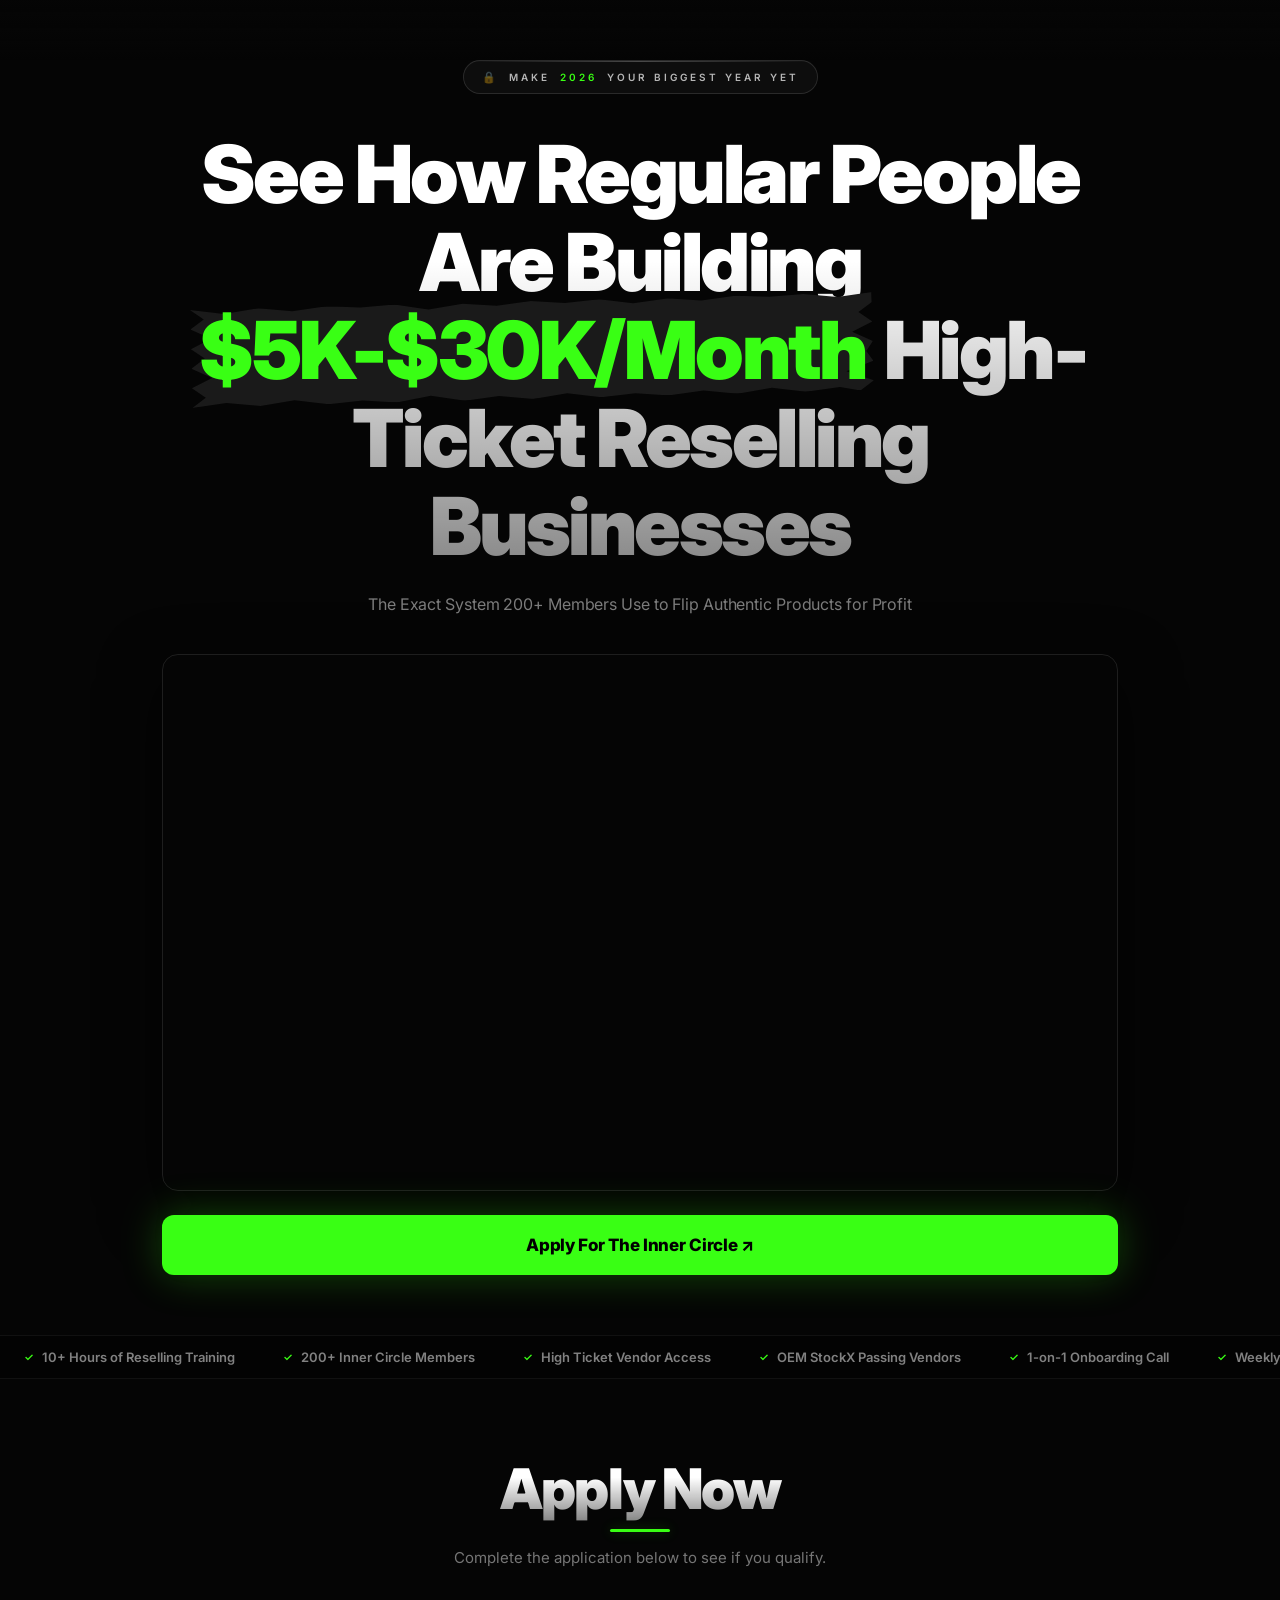
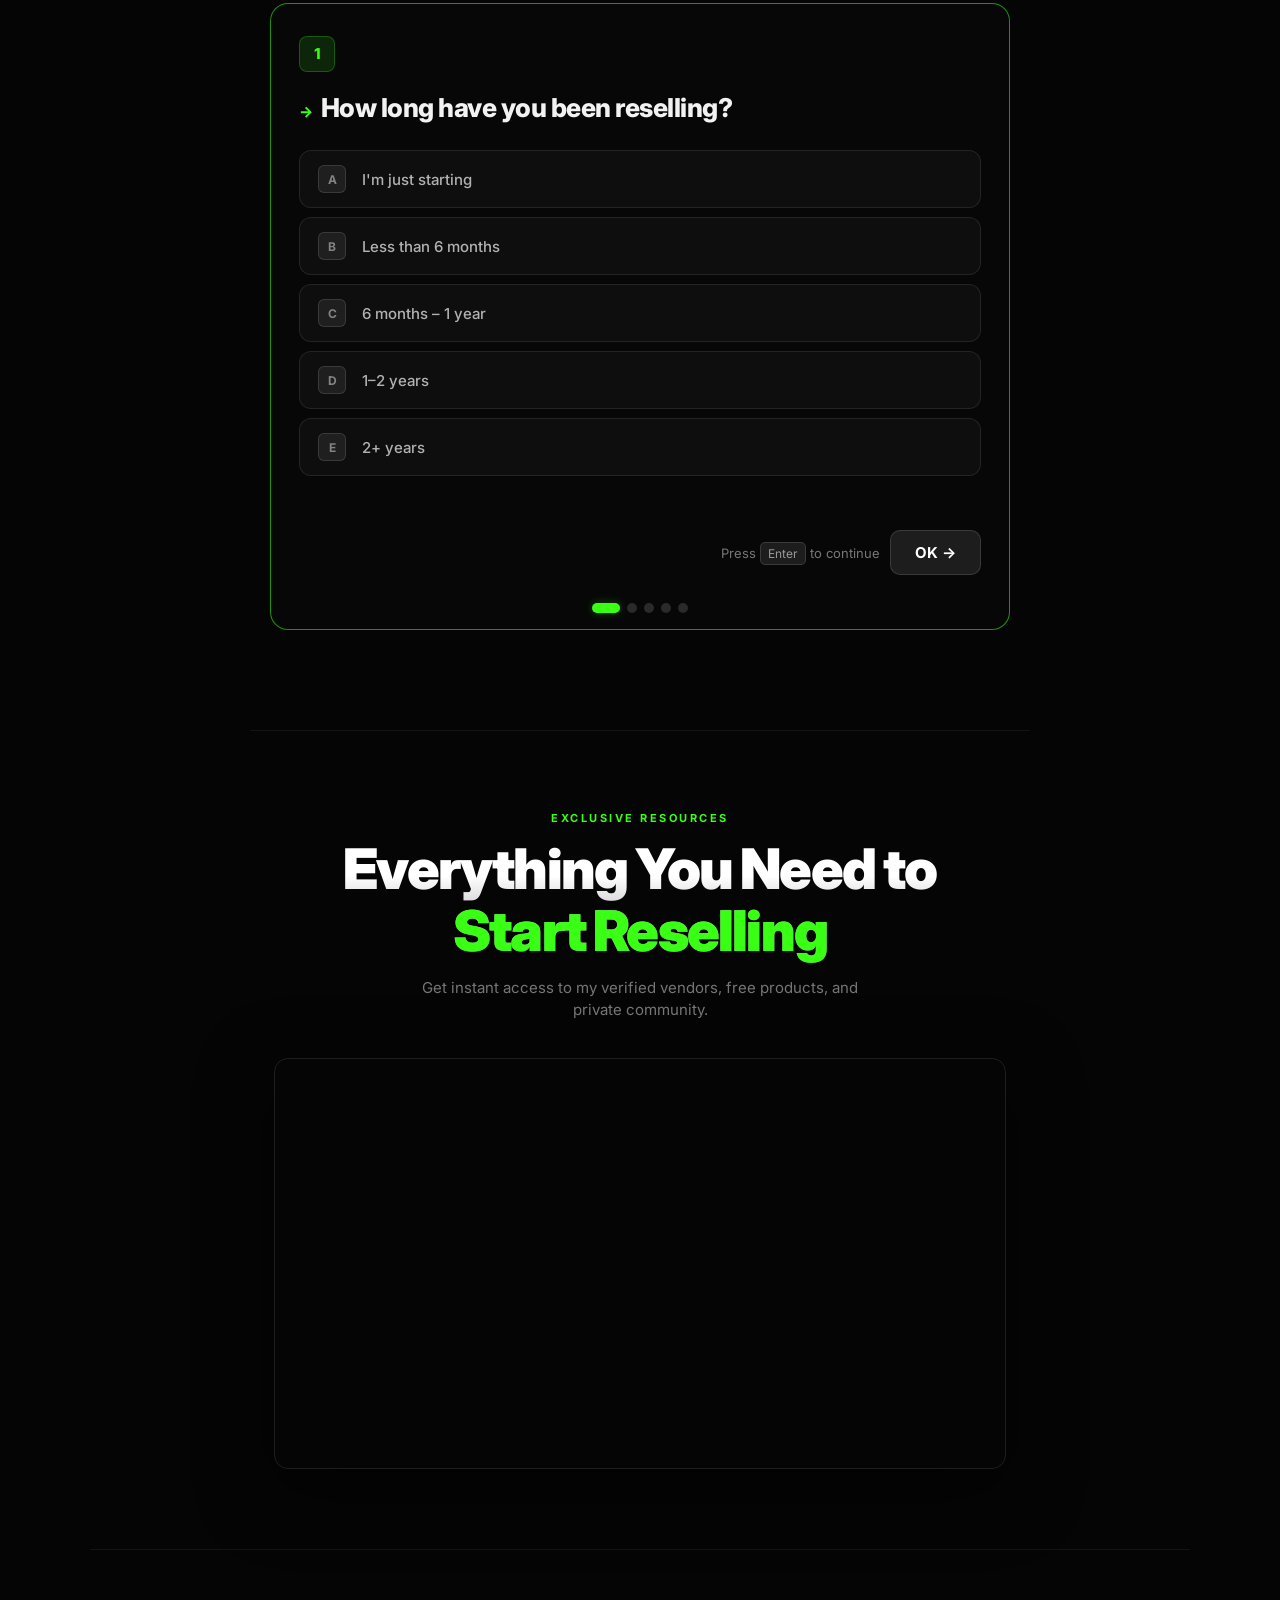
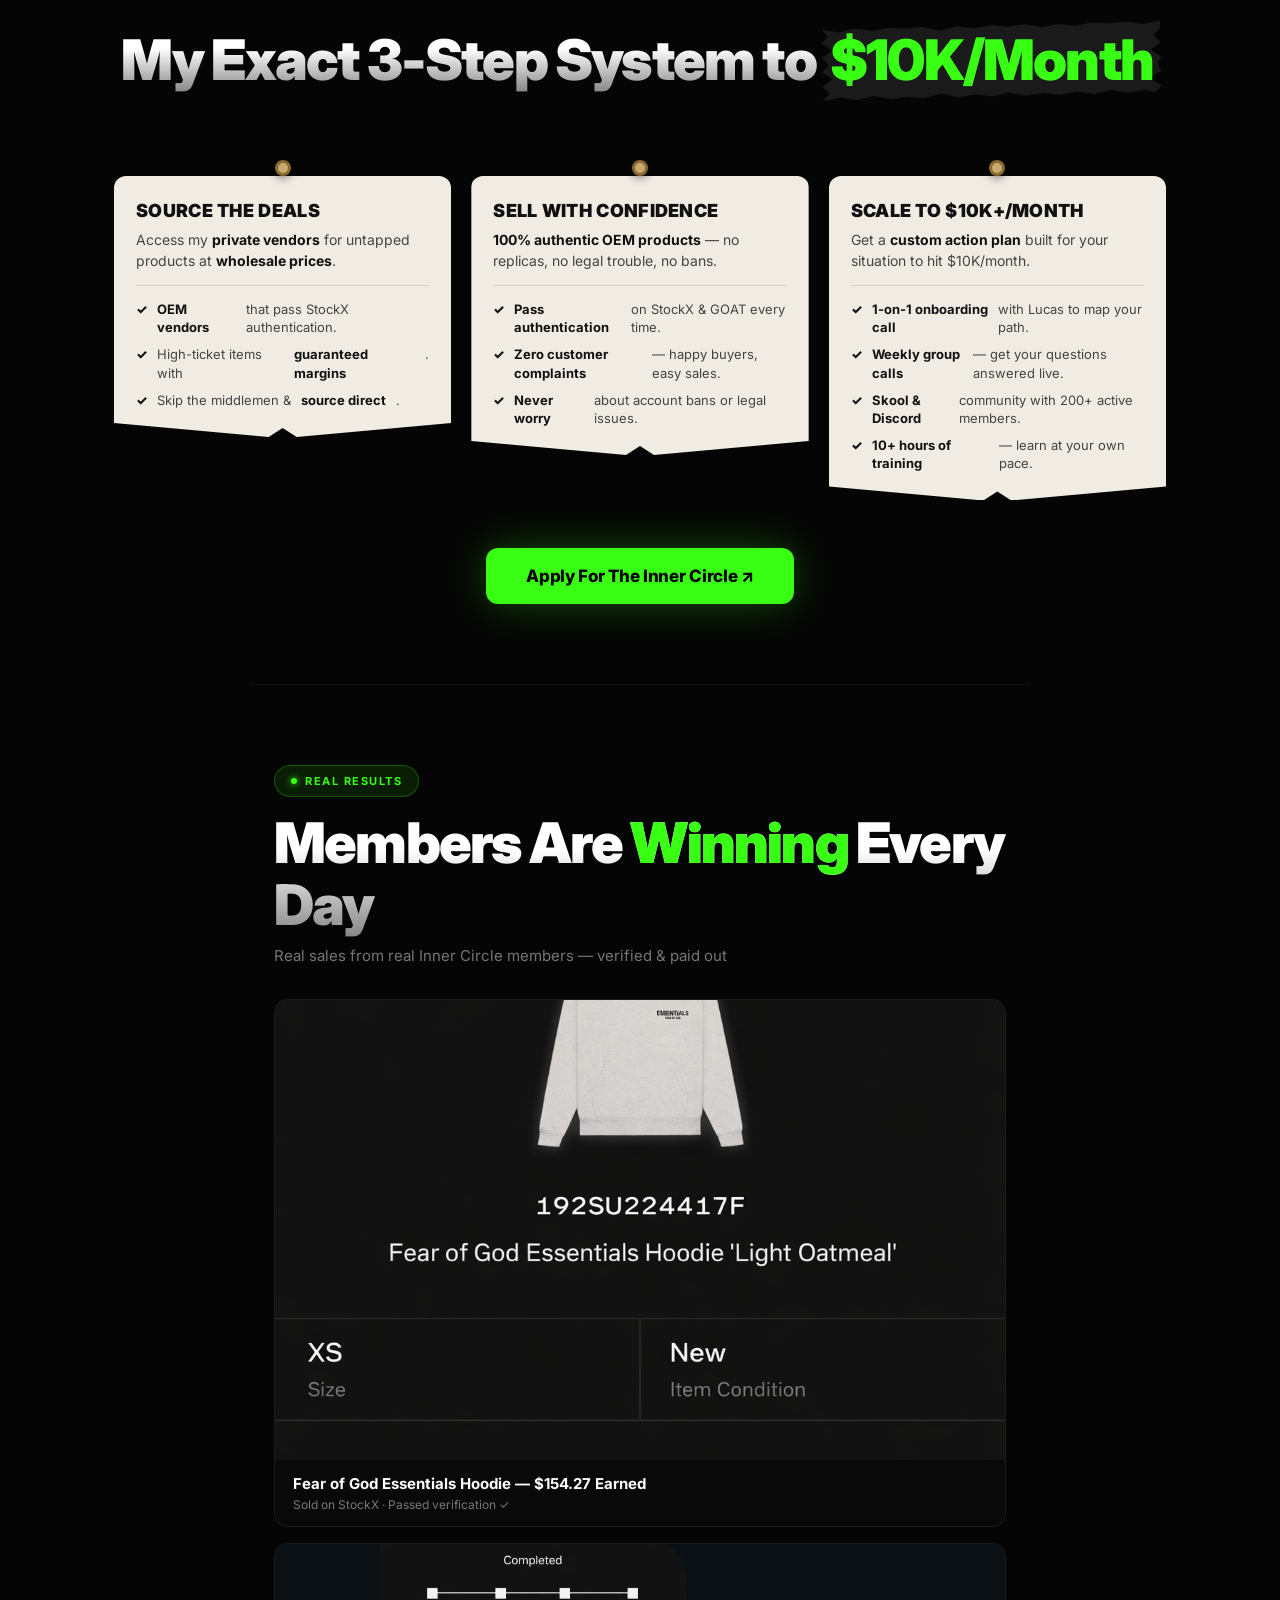
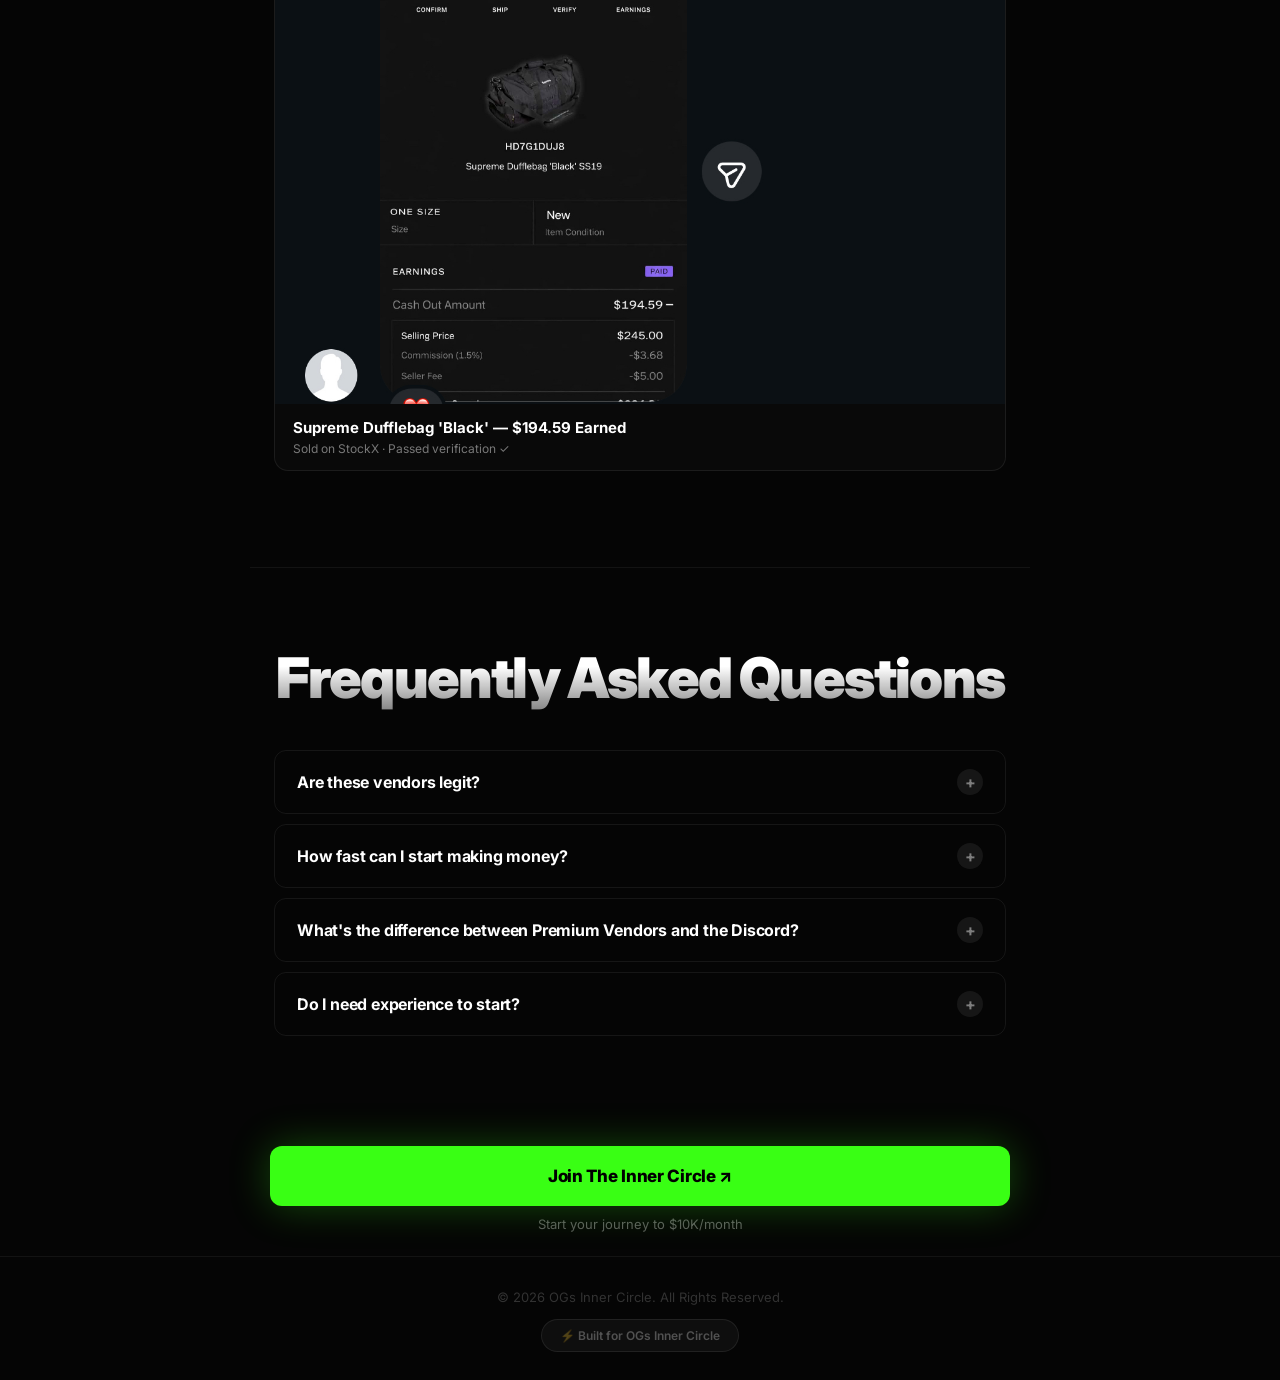
==== index.html @ 15fcf1f8 "Update homepage content" ====
<!DOCTYPE html>
<html lang="en">

<head>
  <meta charset="UTF-8">
  <meta name="viewport" content="width=device-width, initial-scale=1.0">
  <title>OGs Inner Circle – Build a $5K-$30K/Month Reselling Business</title>
  <meta name="description"
    content="Join 200+ members building $5K–$30K/month high-ticket reselling businesses. Access private OEM vendors, 1-on-1 coaching, and the exact system that works.">
  <meta name="theme-color" content="#050505">
  <meta property="og:title" content="OGs Inner Circle – $5K-$30K/Month Reselling System">
  <meta property="og:description"
    content="Join 200+ members building high-ticket reselling businesses with verified OEM vendors that pass StockX authentication every time.">
  <meta property="og:type" content="website">
  <meta name="robots" content="index, follow">
  <link rel="preconnect" href="https://fonts.googleapis.com">
  <link rel="preconnect" href="https://fonts.gstatic.com" crossorigin>
  <link href="https://fonts.googleapis.com/css2?family=Inter:wght@400;500;600;700;800;900&display=swap"
    rel="stylesheet">
  <link rel="stylesheet" href="style.css">

  <!-- JSON-LD: Course / Program structured data -->
  <script type="application/ld+json">
  {
    "@context": "https://schema.org",
    "@type": "Course",
    "name": "OGs Inner Circle – High-Ticket Reselling Mentorship",
    "description": "Learn how to build a $5K–$30K/month reselling business using verified OEM vendors, 1-on-1 coaching, and a proven system used by 200+ active members.",
    "provider": {
      "@type": "Organization",
      "name": "OGs Inner Circle",
      "url": "https://ogresell.shop"
    },
    "offers": {
      "@type": "Offer",
      "category": "Mentorship Program",
      "availability": "https://schema.org/LimitedAvailability"
    }
  }
  </script>

  <!-- JSON-LD: FAQPage structured data (helps Google show FAQ rich results) -->
  <script type="application/ld+json">
  {
    "@context": "https://schema.org",
    "@type": "FAQPage",
    "mainEntity": [
      {
        "@type": "Question",
        "name": "Are these vendors legit?",
        "acceptedAnswer": {
          "@type": "Answer",
          "text": "Yes. These are the same OEM vendors our Inner Circle members use to pass StockX and GOAT authentication every single time. 100% authentic products."
        }
      },
      {
        "@type": "Question",
        "name": "How fast can I start making money?",
        "acceptedAnswer": {
          "@type": "Answer",
          "text": "You can place your first order and list products the same day you get access. Many members make their first sale within the first week."
        }
      },
      {
        "@type": "Question",
        "name": "What is included in the Inner Circle?",
        "acceptedAnswer": {
          "@type": "Answer",
          "text": "The Inner Circle includes 50+ private vendor contacts, weekly coaching calls, view bots, reselling methods, 10+ hours of training, and a private Skool & Discord community with 200+ active members."
        }
      },
      {
        "@type": "Question",
        "name": "Do I need experience to start?",
        "acceptedAnswer": {
          "@type": "Answer",
          "text": "No experience needed. Our vendors and resources are beginner-friendly and everything is explained step-by-step inside the community."
        }
      }
    ]
  }
  </script>
</head>

<body>

  <!-- VIDEO BACKGROUND -->
  <video class="vid-bg" autoplay muted loop playsinline>
    <source src="photos/back.mp4" type="video/mp4">
  </video>

  <!-- Hidden Formspree form -->
  <form id="fs-form" action="https://formspree.io/f/mdalegvn" method="POST" style="display:none;">
    <input type="hidden" name="experience" id="f-experience">
    <input type="hidden" name="goal" id="f-goal">
    <input type="hidden" name="age" id="f-age">
    <input type="email" name="email" id="f-email">
    <input type="hidden" name="name" id="f-name">
    <input type="hidden" name="phone" id="f-phone">
  </form>

  <!-- HERO -->
  <section class="hero">
    <div class="hero-badge">
      <span class="lock">🔒</span>
      MAKE <span class="year">2026</span> YOUR BIGGEST YEAR YET
    </div>

    <h1>
      See How Regular People Are Building
      <span class="green-patch">$5K-$30K/Month</span>
      High-Ticket Reselling Businesses
    </h1>

    <p class="hero-sub">The Exact System 200+ Members Use to Flip Authentic Products for Profit</p>

    <div class="hero-video">
      <iframe src="https://www.youtube.com/embed/VIDEO_ID" title="OGs Inner Circle – How It Works"
        allow="accelerometer; autoplay; clipboard-write; encrypted-media; gyroscope; picture-in-picture" allowfullscreen
        loading="lazy"></iframe>
    </div>

    <a href="#apply" class="hero-cta ripple-btn">Apply For The Inner Circle ↗</a>
  </section>

  <!-- TICKER -->
  <div class="ticker-wrap" aria-hidden="true">
    <div class="ticker-track">
      <span class="ticker-item"><span class="ck">✓</span>10+ Hours of Reselling Training</span>
      <span class="ticker-item"><span class="ck">✓</span>200+ Inner Circle Members</span>
      <span class="ticker-item"><span class="ck">✓</span>High Ticket Vendor Access</span>
      <span class="ticker-item"><span class="ck">✓</span>OEM StockX Passing Vendors</span>
      <span class="ticker-item"><span class="ck">✓</span>1-on-1 Onboarding Call</span>
      <span class="ticker-item"><span class="ck">✓</span>Weekly Group Meetings</span>
      <span class="ticker-item"><span class="ck">✓</span>Custom $10K/Month Action Plan</span>
      <span class="ticker-item"><span class="ck">✓</span>View Bots for Enhanced Sales</span>
      <span class="ticker-item"><span class="ck">✓</span>And Much More</span>
      <span class="ticker-item"><span class="ck">✓</span>10+ Hours of Reselling Training</span>
      <span class="ticker-item"><span class="ck">✓</span>200+ Inner Circle Members</span>
      <span class="ticker-item"><span class="ck">✓</span>High Ticket Vendor Access</span>
      <span class="ticker-item"><span class="ck">✓</span>OEM StockX Passing Vendors</span>
      <span class="ticker-item"><span class="ck">✓</span>1-on-1 Onboarding Call</span>
      <span class="ticker-item"><span class="ck">✓</span>Weekly Group Meetings</span>
      <span class="ticker-item"><span class="ck">✓</span>Custom $10K/Month Action Plan</span>
      <span class="ticker-item"><span class="ck">✓</span>View Bots for Enhanced Sales</span>
      <span class="ticker-item"><span class="ck">✓</span>And Much More</span>
    </div>
  </div>

  <!-- APPLY FORM -->
  <section class="apply-section" id="apply">
    <h2 class="apply-title section-h">Apply Now</h2>
    <div class="apply-underline"></div>
    <p class="apply-sub">Complete the application below to see if you qualify.</p>

    <div class="clyro-form" id="theForm">

      <!-- Q1 -->
      <div class="question active" id="q1">
        <div class="q-inner">
          <div class="q-badge">1</div>
          <div class="q-title"><span class="q-arrow">→</span>How long have you been reselling?</div>
          <div class="choices" id="c1">
            <div class="choice" data-v="just_starting" onclick="pick('q1',this)"><span class="ck-key">A</span>I'm just
              starting</div>
            <div class="choice" data-v="less_6mo" onclick="pick('q1',this)"><span class="ck-key">B</span>Less than 6
              months</div>
            <div class="choice" data-v="6mo_1yr" onclick="pick('q1',this)"><span class="ck-key">C</span>6 months – 1
              year</div>
            <div class="choice" data-v="1_2yr" onclick="pick('q1',this)"><span class="ck-key">D</span>1–2 years</div>
            <div class="choice" data-v="2yr_plus" onclick="pick('q1',this)"><span class="ck-key">E</span>2+ years</div>
          </div>
        </div>
        <div class="q-error" id="e1"></div>
        <div class="q-footer">
          <button class="btn-back" disabled aria-label="Go back">
            <svg viewBox="0 0 16 16" fill="none">
              <path d="M10 4L6 8l4 4" stroke="currentColor" stroke-width="2" stroke-linecap="round" />
            </svg>Back
          </button>
          <div class="enter-ok">
            <span class="enter-hint">Press <kbd>Enter</kbd> to continue</span>
            <button class="btn-ok ripple-btn" onclick="next(1)">OK →</button>
          </div>
        </div>
        <div class="dot-row" id="d1"></div>
      </div>

      <!-- Q2 -->
      <div class="question" id="q2">
        <div class="q-inner">
          <div class="q-badge">2</div>
          <div class="q-title"><span class="q-arrow">→</span>What do you want to achieve with reselling?</div>
          <div class="choices" id="c2">
            <div class="choice" data-v="side_income" onclick="pick('q2',this)"><span class="ck-key">A</span>Side income
              alongside my job</div>
            <div class="choice" data-v="fulltime" onclick="pick('q2',this)"><span class="ck-key">B</span>Make it my
              full-time business</div>
            <div class="choice" data-v="scale" onclick="pick('q2',this)"><span class="ck-key">C</span>Scale my existing
              reselling store</div>
            <div class="choice" data-v="freedom" onclick="pick('q2',this)"><span class="ck-key">D</span>Financial
              freedom / quit my 9–5</div>
          </div>
        </div>
        <div class="q-error" id="e2"></div>
        <div class="q-footer">
          <button class="btn-back" onclick="back(2)" aria-label="Go back">
            <svg viewBox="0 0 16 16" fill="none">
              <path d="M10 4L6 8l4 4" stroke="currentColor" stroke-width="2" stroke-linecap="round" />
            </svg>Back
          </button>
          <div class="enter-ok">
            <span class="enter-hint">Press <kbd>Enter</kbd> to continue</span>
            <button class="btn-ok ripple-btn" onclick="next(2)">OK →</button>
          </div>
        </div>
        <div class="dot-row" id="d2"></div>
      </div>

      <!-- Q3 -->
      <div class="question" id="q3">
        <div class="q-inner">
          <div class="q-badge">3</div>
          <div class="q-title"><span class="q-arrow">→</span>How old are you?</div>
          <div class="choices" id="c3">
            <div class="choice" data-v="13-17" onclick="pick('q3',this)"><span class="ck-key">A</span>13–17</div>
            <div class="choice" data-v="18-23" onclick="pick('q3',this)"><span class="ck-key">B</span>18–23</div>
            <div class="choice" data-v="23-35" onclick="pick('q3',this)"><span class="ck-key">C</span>23–35</div>
            <div class="choice" data-v="35+" onclick="pick('q3',this)"><span class="ck-key">D</span>35+</div>
          </div>
        </div>
        <div class="q-error" id="e3"></div>
        <div class="q-footer">
          <button class="btn-back" onclick="back(3)" aria-label="Go back">
            <svg viewBox="0 0 16 16" fill="none">
              <path d="M10 4L6 8l4 4" stroke="currentColor" stroke-width="2" stroke-linecap="round" />
            </svg>Back
          </button>
          <div class="enter-ok">
            <span class="enter-hint">Press <kbd>Enter</kbd> to continue</span>
            <button class="btn-ok ripple-btn" onclick="next(3)">OK →</button>
          </div>
        </div>
        <div class="dot-row" id="d3"></div>
      </div>

      <!-- Q4: Email -->
      <div class="question" id="q4">
        <div class="q-inner">
          <div class="q-badge">4</div>
          <div class="q-title"><span class="q-arrow">→</span>Got it — what's the best email to reach you at?</div>
          <input class="q-input" type="email" id="emailVal" placeholder="name@example.com" autocomplete="email" />
        </div>
        <div class="q-error" id="e4"></div>
        <div class="q-footer">
          <button class="btn-back" onclick="back(4)" aria-label="Go back">
            <svg viewBox="0 0 16 16" fill="none">
              <path d="M10 4L6 8l4 4" stroke="currentColor" stroke-width="2" stroke-linecap="round" />
            </svg>Back
          </button>
          <div class="enter-ok">
            <span class="enter-hint">Press <kbd>Enter</kbd> to continue</span>
            <button class="btn-ok ripple-btn" onclick="next(4)">OK →</button>
          </div>
        </div>
        <div class="dot-row" id="d4"></div>
      </div>

      <!-- Q5: Name + Phone -->
      <div class="question" id="q5">
        <div class="q-inner">
          <div class="q-badge">5</div>
          <div class="q-title"><span class="q-arrow">→</span>And your name and phone number?</div>
          <div class="input-row">
            <div>
              <span class="input-label">First name</span>
              <input class="q-input" type="text" id="firstName" placeholder="Jane" autocomplete="given-name" />
            </div>
            <div>
              <span class="input-label">Last name</span>
              <input class="q-input" type="text" id="lastName" placeholder="Smith" autocomplete="family-name" />
            </div>
          </div>
          <div class="phone-wrap">
            <div class="country-select-inner">
              <span class="country-flag" id="flagDisplay">🇺🇸</span>
              <span class="country-code" id="codeDisplay">+1</span>
              <select id="countrySelect" class="country-select" title="Select country code"></select>
            </div>
            <input class="q-input" type="tel" id="phoneVal" placeholder="555 123 4567" autocomplete="tel-national" />
          </div>
        </div>
        <div class="q-error" id="e5"></div>
        <div class="q-footer">
          <button class="btn-back" onclick="back(5)" aria-label="Go back">
            <svg viewBox="0 0 16 16" fill="none">
              <path d="M10 4L6 8l4 4" stroke="currentColor" stroke-width="2" stroke-linecap="round" />
            </svg>Back
          </button>
          <div class="enter-ok">
            <span class="enter-hint">Press <kbd>Enter</kbd> to continue</span>
            <button class="btn-ok ripple-btn" onclick="next(5)">OK →</button>
          </div>
        </div>
        <div class="dot-row" id="d5"></div>
      </div>

      <!-- SUCCESS -->
      <div class="question" id="q-ok">
        <div class="success-wrap">
          <div class="success-ico">✓</div>
          <h3>Application Received!</h3>
          <p>We've reviewed your answers and sent your <strong>free reselling guide</strong> to your inbox. We'll reach
            out personally within <strong>24 hours</strong> — keep an eye on your email.</p>
          <div class="guide-card"
            style="margin-top:28px;background:rgba(0,0,0,0.6);border:1px solid rgba(57,255,20,0.22);border-radius:12px;padding:20px;">
            <div style="display:flex;align-items:center;gap:12px;margin-bottom:14px;">
              <span style="font-size:24px;">📩</span>
              <div>
                <div style="font-size:14px;font-weight:800;margin-bottom:2px;">Your Free Guide Is On Its Way</div>
                <div style="font-size:13px;color:var(--muted);">Check your inbox (and spam just in case)</div>
              </div>
            </div>
            <ul style="list-style:none;display:flex;flex-direction:column;gap:9px;">
              <li style="display:flex;align-items:center;gap:10px;font-size:13px;color:rgba(255,255,255,0.7);"><span
                  style="color:var(--green);font-weight:800;">✓</span>How to find your first high-ticket product</li>
              <li style="display:flex;align-items:center;gap:10px;font-size:13px;color:rgba(255,255,255,0.7);"><span
                  style="color:var(--green);font-weight:800;">✓</span>The platforms that pay the most</li>
              <li style="display:flex;align-items:center;gap:10px;font-size:13px;color:rgba(255,255,255,0.7);"><span
                  style="color:var(--green);font-weight:800;">✓</span>How to pass StockX & GOAT authentication</li>
              <li style="display:flex;align-items:center;gap:10px;font-size:13px;color:rgba(255,255,255,0.7);"><span
                  style="color:var(--green);font-weight:800;">✓</span>The exact steps our members use to hit $10K/month
              </li>
            </ul>
          </div>
          <a href="https://ogresell.shop/b/guide" target="_blank" rel="noopener" class="btn-guide ripple-btn">📖 Get
            Your Free Reselling Guide ↗</a>
          <p style="font-size:12px;color:var(--muted);margin-top:10px;">We'll also reach out personally within <strong
              style="color:var(--green);">24 hours</strong></p>
        </div>
        <div class="dot-row" id="d-ok"></div>
      </div>

    </div><!-- /clyro-form -->
  </section>

  <!-- EXCLUSIVE RESOURCES -->
  <section class="section-wrap narrow reveal">
    <div class="res-label">Exclusive Resources</div>
    <h2 class="section-h" style="text-align:center;margin-bottom:14px;">
      Everything You Need to <span class="green">Start Reselling</span>
    </h2>
    <p class="res-sub">Get instant access to my verified vendors, free products, and private community.</p>
    <div class="res-video">
      <iframe src="https://www.youtube.com/embed/VIDEO_ID" title="OGs Inner Circle Resources Overview"
        allow="accelerometer; autoplay; clipboard-write; encrypted-media; gyroscope; picture-in-picture" allowfullscreen
        loading="lazy"></iframe>
    </div>
  </section>

  <!-- 3-STEP SYSTEM -->
  <section class="section-wrap reveal">
    <h2 class="section-h" style="text-align:center;margin-bottom:48px;">
      My Exact 3-Step System to <span class="green-patch">$10K/Month</span>
    </h2>

    <div class="tag-grid">
      <div class="tag-outer">
        <span class="tag-pin"></span>
        <div class="tag-card">
          <h3>Source The Deals</h3>
          <p class="tdesc">Access my <strong>private vendors</strong> for untapped products at <strong>wholesale
              prices</strong>.</p>
          <div class="tag-divider"></div>
          <ul>
            <li><strong>OEM vendors</strong> that pass StockX authentication.</li>
            <li>High-ticket items with <strong>guaranteed margins</strong>.</li>
            <li>Skip the middlemen & <strong>source direct</strong>.</li>
          </ul>
        </div>
      </div>
      <div class="tag-outer">
        <span class="tag-pin"></span>
        <div class="tag-card">
          <h3>Sell With Confidence</h3>
          <p class="tdesc"><strong>100% authentic OEM products</strong> — no replicas, no legal trouble, no bans.</p>
          <div class="tag-divider"></div>
          <ul>
            <li><strong>Pass authentication</strong> on StockX & GOAT every time.</li>
            <li><strong>Zero customer complaints</strong> — happy buyers, easy sales.</li>
            <li><strong>Never worry</strong> about account bans or legal issues.</li>
          </ul>
        </div>
      </div>
      <div class="tag-outer">
        <span class="tag-pin"></span>
        <div class="tag-card">
          <h3>Scale To $10K+/Month</h3>
          <p class="tdesc">Get a <strong>custom action plan</strong> built for your situation to hit $10K/month.</p>
          <div class="tag-divider"></div>
          <ul>
            <li><strong>1-on-1 onboarding call</strong> with Lucas to map your path.</li>
            <li><strong>Weekly group calls</strong> — get your questions answered live.</li>
            <li><strong>Skool & Discord</strong> community with 200+ active members.</li>
            <li><strong>10+ hours of training</strong> — learn at your own pace.</li>
          </ul>
        </div>
      </div>
    </div>

    <div class="sys-cta-wrap">
      <a href="#apply" class="sys-cta ripple-btn">Apply For The Inner Circle ↗</a>
    </div>
  </section>

  <!-- RESULTS -->
  <section class="section-wrap narrow reveal">
    <div class="res-badge-wrap">
      <span class="res-badge"><span class="res-dot"></span>REAL RESULTS</span>
    </div>
    <h2 class="section-h" style="margin-bottom:8px;">
      Members Are <span class="green">Winning</span> Every Day
    </h2>
    <p class="rsub">Real sales from real Inner Circle members — verified &amp; paid out</p>

    <div class="photo-card">
      <img src="photos/imagesweat.png" alt="Fear of God Essentials Hoodie sold for $194 – $154.27 earned after fees"
        loading="lazy" width="780" height="460">
      <div class="photo-info">
        <div class="photo-t">Fear of God Essentials Hoodie — $154.27 Earned</div>
        <div class="photo-s">Sold on StockX · Passed verification ✓</div>
      </div>
    </div>

    <div class="photo-card">
      <img src="photos/imagebag.png" alt="Supreme Dufflebag Black SS19 sold for $245 – $194.59 earned after fees"
        loading="lazy" width="780" height="460">
      <div class="photo-info">
        <div class="photo-t">Supreme Dufflebag 'Black' — $194.59 Earned</div>
        <div class="photo-s">Sold on StockX · Passed verification ✓</div>
      </div>
    </div>
    <!-- Add more: <div class="photo-card"><img src="photos/NAME.png" ...> -->
  </section>

  <!-- FAQ -->
  <section class="section-wrap narrow reveal" itemscope itemtype="https://schema.org/FAQPage">
    <h2 class="section-h" style="text-align:center;margin-bottom:40px;">Frequently Asked Questions</h2>

    <div class="faq-item" onclick="toggleFaq(this)" itemscope itemprop="mainEntity"
      itemtype="https://schema.org/Question">
      <div class="faq-q" itemprop="name">Are these vendors legit? <span class="faq-icon">+</span></div>
      <div class="faq-a" itemscope itemprop="acceptedAnswer" itemtype="https://schema.org/Answer">
        <span itemprop="text">Yes. These are the same OEM vendors our Inner Circle members use to pass StockX and GOAT
          authentication every single time. 100% authentic products.</span>
      </div>
    </div>
    <div class="faq-item" onclick="toggleFaq(this)" itemscope itemprop="mainEntity"
      itemtype="https://schema.org/Question">
      <div class="faq-q" itemprop="name">How fast can I start making money? <span class="faq-icon">+</span></div>
      <div class="faq-a" itemscope itemprop="acceptedAnswer" itemtype="https://schema.org/Answer">
        <span itemprop="text">You can place your first order and list products the same day you get access. Many members
          make their first sale within the first week.</span>
      </div>
    </div>
    <div class="faq-item" onclick="toggleFaq(this)" itemscope itemprop="mainEntity"
      itemtype="https://schema.org/Question">
      <div class="faq-q" itemprop="name">What's the difference between Premium Vendors and the Discord? <span
          class="faq-icon">+</span></div>
      <div class="faq-a" itemscope itemprop="acceptedAnswer" itemtype="https://schema.org/Answer">
        <span itemprop="text">Premium Vendors gives you instant lifetime access to 50+ vendor contacts. The Discord
          includes vendors PLUS weekly coaching calls, view bots, methods, and community support.</span>
      </div>
    </div>
    <div class="faq-item" onclick="toggleFaq(this)" itemscope itemprop="mainEntity"
      itemtype="https://schema.org/Question">
      <div class="faq-q" itemprop="name">Do I need experience to start? <span class="faq-icon">+</span></div>
      <div class="faq-a" itemscope itemprop="acceptedAnswer" itemtype="https://schema.org/Answer">
        <span itemprop="text">No experience needed. Our vendors and resources are beginner-friendly. Everything is
          explained step-by-step inside the community.</span>
      </div>
    </div>
  </section>

  <!-- BOTTOM CTA -->
  <div class="bottom-cta">
    <a href="#apply" class="bottom-cta-btn ripple-btn">Join The Inner Circle ↗</a>
    <p class="bottom-sub">Start your journey to $10K/month</p>
  </div>

  <!-- FOOTER -->
  <footer>
    <p class="foot-copy">© 2026 OGs Inner Circle. All Rights Reserved.</p>
    <span class="built-badge">⚡ Built for OGs Inner Circle</span>
  </footer>

  <script src="main.js"></script>
</body>

</html>
---- style.css ----
*,
*::before,
*::after {
  box-sizing: border-box;
  margin: 0;
  padding: 0;
}

:root {
  --bg: #050505;
  --card: #0f0f0f;
  --border: rgba(255, 255, 255, 0.06);
  --green: #39FF14;
  --green-glow: rgba(57, 255, 20, 0.28);
  --green-dim: rgba(57, 255, 20, 0.1);
  --text: #fff;
  --muted: rgba(255, 255, 255, 0.45);
}

html {
  scroll-behavior: smooth;
}

body {
  background: var(--bg);
  color: var(--text);
  font-family: 'Inter', sans-serif;
  overflow-x: hidden;
  animation: pageReveal 0.8s cubic-bezier(0.4, 0, 0.2, 1) both;
}

/* ── VIDEO BACKGROUND ── */
.vid-bg {
  position: fixed;
  top: 0;
  left: 0;
  width: 100vw;
  height: 100vh;
  object-fit: cover;
  z-index: -1;
  pointer-events: none;
}

/* gradient blur overlay at top of page */
body::before {
  content: '';
  position: absolute;
  top: 0;
  left: 0;
  right: 0;
  height: 60px;
  background: linear-gradient(to bottom, rgba(5, 5, 5, 0.95) 0%, rgba(5, 5, 5, 0.5) 60%, transparent 100%);
  backdrop-filter: blur(12px);
  -webkit-backdrop-filter: blur(12px);
  pointer-events: none;
  z-index: 10;
}

/* ── PAGE LOAD REVEAL ── */
@keyframes pageReveal {
  from {
    opacity: 0;
    clip-path: inset(0 100% 0 0);
  }

  to {
    opacity: 1;
    clip-path: inset(0 0 0 0);
  }
}

/* ── NO NAV — just a spacer ── */
.hero-spacer {
  height: 40px;
}

/* ── HERO ── */
.hero {
  text-align: center;
  padding: 60px 22px 0;
  position: relative;
  z-index: 1;
  max-width: 1000px;
  margin: 0 auto;
}

@media(max-width:768px) {
  .hero {
    padding: 40px 20px 0;
  }
}

/* Badge */
.hero-badge {
  display: inline-flex;
  align-items: center;
  gap: 10px;
  background: rgba(15, 15, 15, 0.8);
  border: 1px solid rgba(255, 255, 255, 0.12);
  backdrop-filter: blur(12px);
  color: rgba(255, 255, 255, 0.7);
  font-size: 10px;
  font-weight: 600;
  letter-spacing: 3px;
  text-transform: uppercase;
  padding: 9px 18px;
  border-radius: 100px;
  margin-bottom: 36px;
  opacity: 0;
  animation: heroReveal 0.6s 0.1s ease both;
  position: relative;
}

.hero-badge::before {
  content: '';
  position: absolute;
  top: 0;
  left: 0;
  right: 0;
  height: 1px;
  border-radius: 100px;
  background: linear-gradient(90deg, transparent, rgba(255, 255, 255, 0.25), transparent);
}

.hero-badge .year {
  color: var(--green);
}

.hero-badge .lock {
  color: rgba(255, 255, 255, 0.4);
  font-size: 11px;
}

/* H1 — exact match: massive, bold, gradient white→faded */
.hero h1 {
  font-size: clamp(36px, 7.2vw, 80px);
  font-weight: 900;
  line-height: 1.1;
  letter-spacing: -2.5px;
  margin-bottom: 22px;
  background: linear-gradient(to bottom, #ffffff 30%, rgba(255, 255, 255, 0.52) 100%);
  -webkit-background-clip: text;
  -webkit-text-fill-color: transparent;
  background-clip: text;
  opacity: 0;
  animation: heroReveal 0.8s 0.25s ease both;
}

@media(max-width:768px) {
  .hero h1 {
    font-size: clamp(32px, 9vw, 52px);
    letter-spacing: -1.5px;
  }
}

/* Torn patch on green text */
.green-patch {
  position: relative;
  display: inline-block;
  margin: 0 6px;
  z-index: 10;
  white-space: nowrap;
  -webkit-text-fill-color: var(--green);
}

.green-patch::before {
  content: '';
  position: absolute;
  inset: -5px -8px;
  background: #1a1a1a;
  transform: rotate(-1.5deg);
  clip-path: polygon(0% 0%, 5% 5%, 10% 0%, 15% 4%, 20% 0%, 25% 2%, 30% 0%, 35% 6%, 40% 1%, 45% 4%, 50% 0%, 55% 3%, 60% 0%, 65% 5%, 70% 1%, 75% 4%, 80% 0%, 85% 2%, 90% 0%, 95% 4%, 100% 0%, 100% 10%, 98% 20%, 100% 30%, 97% 40%, 100% 50%, 99% 60%, 100% 70%, 96% 80%, 100% 90%, 98% 100%, 95% 96%, 90% 100%, 85% 95%, 80% 100%, 75% 96%, 70% 100%, 65% 97%, 60% 100%, 55% 95%, 50% 100%, 45% 96%, 40% 100%, 35% 94%, 30% 100%, 25% 97%, 20% 100%, 15% 95%, 10% 100%, 5% 96%, 0% 100%, 2% 90%, 0% 80%, 3% 70%, 0% 60%, 2% 50%, 0% 40%, 3% 30%, 0% 20%, 2% 10%, 0% 0%);
  z-index: -1;
  box-shadow: 2px 4px 14px rgba(0, 0, 0, 0.7);
}

/* Hero subtitle */
.hero-sub {
  font-size: 16px;
  font-weight: 400;
  color: rgba(255, 255, 255, 0.48);
  margin-bottom: 36px;
  line-height: 1.6;
  letter-spacing: -0.1px;
  opacity: 0;
  animation: heroReveal 0.6s 0.4s ease both;
}

@media(max-width:768px) {
  .hero-sub {
    font-size: 15px;
  }
}

.hero-video {
  width: 100%;
  border-radius: 16px;
  overflow: hidden;
  border: 1px solid rgba(255, 255, 255, 0.1);
  aspect-ratio: 16/9;
  margin-bottom: 24px;
  opacity: 0;
  animation: heroReveal 0.7s 0.55s ease both;
  box-shadow: 0 20px 60px rgba(0, 0, 0, 0.7);
}

.hero-video iframe {
  width: 100%;
  height: 100%;
  border: none;
  display: block;
}

.hero-cta {
  display: flex;
  align-items: center;
  justify-content: center;
  gap: 8px;
  background: var(--green);
  color: #000;
  font-weight: 800;
  font-size: 17px;
  letter-spacing: -0.3px;
  padding: 20px 32px;
  border-radius: 12px;
  text-decoration: none;
  width: 100%;
  box-shadow: 0 0 40px var(--green-glow), 0 4px 20px rgba(0, 0, 0, 0.4);
  margin-bottom: 60px;
  opacity: 0;
  animation: heroReveal 0.6s 0.7s ease both;
  transition: box-shadow 0.2s, opacity 0.15s;
  position: relative;
  overflow: hidden;
}

.hero-cta:hover {
  opacity: 0.9;
  box-shadow: 0 0 60px var(--green-glow);
}

.hero-cta::after {
  content: '';
  position: absolute;
  inset: 0;
  background: linear-gradient(105deg, transparent 40%, rgba(255, 255, 255, 0.25) 50%, transparent 60%);
  transform: translateX(-100%);
  transition: transform 0.5s;
}

.hero-cta:hover::after {
  transform: translateX(100%);
}

/* ── TICKER ── */
.ticker-wrap {
  overflow: hidden;
  border-top: 1px solid var(--border);
  border-bottom: 1px solid var(--border);
  background: rgba(0, 0, 0, 0.4);
  padding: 13px 0;
  margin-bottom: 80px;
  position: relative;
  z-index: 1;
}

.ticker-track {
  display: flex;
  white-space: nowrap;
  animation: ticker 34s linear infinite;
}

.ticker-item {
  display: inline-flex;
  align-items: center;
  gap: 8px;
  padding: 0 24px;
  font-size: 13px;
  font-weight: 600;
  color: rgba(255, 255, 255, 0.5);
}

.ticker-item .ck {
  color: var(--green);
  font-size: 11px;
}

/* ── SECTION HEADINGS — gradient text ── */
.section-h {
  font-size: clamp(30px, 6vw, 56px);
  font-weight: 900;
  letter-spacing: -1.8px;
  line-height: 1.1;
  background: linear-gradient(to bottom, #ffffff 30%, rgba(255, 255, 255, 0.52) 100%);
  -webkit-background-clip: text;
  -webkit-text-fill-color: transparent;
  background-clip: text;
}

.section-h .green {
  -webkit-text-fill-color: var(--green);
}

/* ── APPLY ── */
.apply-section {
  max-width: 780px;
  margin: 0 auto;
  padding: 0 20px 100px;
  position: relative;
  z-index: 1;
}

.apply-title {
  text-align: center;
  margin-bottom: 8px;
}

.apply-underline {
  width: 60px;
  height: 3px;
  background: var(--green);
  margin: 0 auto 16px;
  border-radius: 2px;
  box-shadow: 0 0 12px var(--green-glow);
}

.apply-sub {
  text-align: center;
  color: var(--muted);
  font-size: 15px;
  margin-bottom: 36px;
}

/* ── FORM ── */
.clyro-form {
  background: rgba(8, 8, 8, 0.97);
  border: 1.5px solid rgba(57, 255, 20, 0.55);
  border-radius: 18px;
  overflow: hidden;
  animation: borderPulse 4s ease-in-out infinite;
}

.question {
  display: none;
}

.question.active {
  display: flex;
  flex-direction: column;
  animation: qIn 0.28s ease both;
}

.q-inner {
  padding: 32px 28px 20px;
  flex: 1;
}

@media(max-width:500px) {
  .q-inner {
    padding: 26px 20px 16px;
  }
}

.q-badge {
  display: inline-flex;
  align-items: center;
  justify-content: center;
  width: 36px;
  height: 36px;
  background: rgba(57, 255, 20, 0.12);
  color: var(--green);
  font-size: 15px;
  font-weight: 800;
  border-radius: 8px;
  margin-bottom: 20px;
  border: 1px solid rgba(57, 255, 20, 0.25);
}

.q-arrow {
  color: var(--green);
  margin-right: 8px;
  font-size: 15px;
}

.q-title {
  font-size: clamp(18px, 4vw, 26px);
  font-weight: 800;
  letter-spacing: -0.5px;
  line-height: 1.25;
  margin-bottom: 26px;
  color: rgba(255, 255, 255, 0.95);
}

.choices {
  display: flex;
  flex-direction: column;
  gap: 9px;
}

.choice {
  display: flex;
  align-items: center;
  gap: 16px;
  background: rgba(255, 255, 255, 0.03);
  border: 1px solid rgba(255, 255, 255, 0.09);
  border-radius: 12px;
  padding: 14px 18px;
  cursor: pointer;
  font-size: 15px;
  font-weight: 500;
  color: rgba(255, 255, 255, 0.68);
  transition: all 0.14s;
  user-select: none;
}

.choice:hover {
  border-color: rgba(57, 255, 20, 0.38);
  color: #fff;
  background: var(--green-dim);
}

.choice.selected {
  border-color: var(--green);
  background: var(--green-dim);
  color: #fff;
  animation: selectBounce 0.25s cubic-bezier(0.175, 0.885, 0.32, 1.275);
}

.ck-key {
  width: 28px;
  height: 28px;
  flex-shrink: 0;
  background: rgba(255, 255, 255, 0.07);
  border: 1px solid rgba(255, 255, 255, 0.12);
  border-radius: 6px;
  display: flex;
  align-items: center;
  justify-content: center;
  font-size: 12px;
  font-weight: 700;
  color: var(--muted);
  transition: all 0.14s;
}

.choice.selected .ck-key {
  background: var(--green);
  border-color: var(--green);
  color: #000;
}

.input-label {
  font-size: 13px;
  color: var(--muted);
  font-weight: 500;
  margin-bottom: 8px;
  display: block;
}

.q-input {
  width: 100%;
  background: transparent;
  border: none;
  border-bottom: 2px solid rgba(255, 255, 255, 0.14);
  outline: none;
  font-family: 'Inter', sans-serif;
  font-size: 22px;
  font-weight: 600;
  color: var(--text);
  padding: 6px 0 12px;
  transition: border-color 0.2s;
  letter-spacing: -0.3px;
}

.q-input:focus {
  border-bottom-color: var(--green);
}

.q-input::placeholder {
  color: rgba(255, 255, 255, 0.18);
  font-weight: 400;
}

.input-row {
  display: grid;
  grid-template-columns: 1fr 1fr;
  gap: 24px;
}

@media(max-width:500px) {
  .input-row {
    grid-template-columns: 1fr;
    gap: 16px;
  }
}

.phone-wrap {
  display: flex;
  align-items: flex-end;
  gap: 10px;
  margin-top: 24px;
}

.country-select-inner {
  position: relative;
  display: flex;
  align-items: center;
  gap: 6px;
  cursor: pointer;
}

.country-flag {
  font-size: 20px;
  pointer-events: none;
}

.country-code {
  font-size: 15px;
  font-weight: 600;
  color: var(--muted);
  pointer-events: none;
  min-width: 36px;
  padding-bottom: 12px;
  border-bottom: 2px solid rgba(255, 255, 255, 0.14);
}

.country-select {
  position: absolute;
  opacity: 0;
  cursor: pointer;
  width: 80px;
  height: 40px;
  top: 0;
  left: 0;
}

.phone-wrap .q-input {
  flex: 1;
}

.q-footer {
  display: flex;
  align-items: center;
  justify-content: space-between;
  padding: 14px 28px 18px;
  gap: 10px;
}

@media(max-width:500px) {
  .q-footer {
    padding: 12px 20px 16px;
  }
}

.btn-back {
  display: flex;
  align-items: center;
  gap: 6px;
  background: transparent;
  border: none;
  color: rgba(255, 255, 255, 0.4);
  font-family: 'Inter', sans-serif;
  font-size: 14px;
  font-weight: 600;
  cursor: pointer;
  padding: 0;
  transition: color 0.15s;
}

.btn-back:hover {
  color: #fff;
}

.btn-back svg {
  width: 14px;
  height: 14px;
}

.btn-back:disabled {
  opacity: 0;
  pointer-events: none;
}

.enter-ok {
  display: flex;
  align-items: center;
  gap: 10px;
}

.enter-hint {
  font-size: 13px;
  color: var(--muted);
}

.enter-hint kbd {
  background: rgba(255, 255, 255, 0.09);
  border: 1px solid rgba(255, 255, 255, 0.13);
  border-radius: 5px;
  padding: 3px 7px;
  font-family: 'Inter', sans-serif;
  font-size: 12px;
  color: rgba(255, 255, 255, 0.55);
}

.btn-ok {
  display: flex;
  align-items: center;
  gap: 8px;
  background: rgba(255, 255, 255, 0.09);
  border: 1px solid rgba(255, 255, 255, 0.13);
  border-radius: 10px;
  padding: 12px 24px;
  font-family: 'Inter', sans-serif;
  font-size: 15px;
  font-weight: 700;
  color: #fff;
  cursor: pointer;
  transition: all 0.15s;
  white-space: nowrap;
}

.btn-ok:hover {
  background: rgba(255, 255, 255, 0.14);
}

.btn-ok.ready {
  background: var(--green);
  color: #000;
  border-color: var(--green);
  box-shadow: 0 0 24px var(--green-glow);
}

.q-error {
  font-size: 12px;
  color: #f87171;
  padding: 0 28px 8px;
  min-height: 20px;
}

.dot-row {
  display: flex;
  align-items: center;
  justify-content: center;
  gap: 7px;
  padding: 10px 28px 16px;
}

.dot {
  width: 10px;
  height: 10px;
  border-radius: 50%;
  background: rgba(255, 255, 255, 0.14);
  transition: width 0.35s cubic-bezier(0.4, 0, 0.2, 1), background 0.35s ease;
}

.dot.active {
  background: var(--green);
  width: 28px;
  border-radius: 5px;
  box-shadow: 0 0 10px var(--green-glow);
}

.dot.done {
  background: rgba(57, 255, 20, 0.45);
}

/* SUCCESS */
.success-wrap {
  text-align: center;
  padding: 40px 28px 28px;
}

.success-ico {
  width: 72px;
  height: 72px;
  background: var(--green-dim);
  border: 2px solid var(--green);
  border-radius: 50%;
  display: flex;
  align-items: center;
  justify-content: center;
  margin: 0 auto 20px;
  font-size: 30px;
  color: var(--green);
  animation: popIn 0.5s cubic-bezier(0.175, 0.885, 0.32, 1.275) both;
  box-shadow: 0 0 40px var(--green-glow);
}

.success-wrap h3 {
  font-size: 28px;
  font-weight: 900;
  letter-spacing: -0.5px;
  margin-bottom: 10px;
  animation: fadeUp 0.5s 0.15s ease both;
}

.success-wrap>p {
  font-size: 15px;
  color: var(--muted);
  line-height: 1.7;
  animation: fadeUp 0.5s 0.25s ease both;
}

.success-wrap>p strong {
  color: var(--green);
}

.guide-card {
  animation: fadeUp 0.5s 0.35s ease both;
}

.btn-guide {
  display: flex;
  align-items: center;
  justify-content: center;
  gap: 10px;
  background: var(--green);
  color: #000;
  font-weight: 800;
  font-size: 16px;
  padding: 18px 24px;
  border-radius: 12px;
  text-decoration: none;
  width: 100%;
  margin-top: 20px;
  box-shadow: 0 0 32px var(--green-glow);
  letter-spacing: -0.2px;
  transition: transform 0.2s, box-shadow 0.2s;
  position: relative;
  overflow: hidden;
  animation: fadeUp 0.5s 0.45s ease both;
}

.btn-guide:hover {
  transform: translateY(-2px);
  box-shadow: 0 0 50px var(--green-glow);
}

.btn-guide::after {
  content: '';
  position: absolute;
  inset: 0;
  background: linear-gradient(105deg, transparent 40%, rgba(255, 255, 255, 0.22) 50%, transparent 60%);
  transform: translateX(-100%);
  transition: transform 0.6s;
}

.btn-guide:hover::after {
  transform: translateX(100%);
}

/* ── SECTION WRAPPERS ── */
.section-wrap {
  max-width: 1100px;
  margin: 0 auto;
  padding: 80px 24px;
  position: relative;
  z-index: 1;
  border-top: 1px solid var(--border);
}

.section-wrap.narrow {
  max-width: 780px;
}

/* Resources */
.res-label {
  text-align: center;
  font-size: 11px;
  font-weight: 700;
  letter-spacing: 2.5px;
  text-transform: uppercase;
  color: var(--green);
  margin-bottom: 14px;
}

.res-sub {
  text-align: center;
  color: var(--muted);
  font-size: 15px;
  margin-bottom: 36px;
  line-height: 1.5;
  max-width: 480px;
  margin-left: auto;
  margin-right: auto;
}

.res-video {
  width: 100%;
  border-radius: 14px;
  overflow: hidden;
  border: 1px solid rgba(255, 255, 255, 0.1);
  aspect-ratio: 16/9;
  box-shadow: 0 20px 70px rgba(0, 0, 0, 0.6);
}

.res-video iframe {
  width: 100%;
  height: 100%;
  border: none;
  display: block;
}

/* 3-Step */
.tag-grid {
  display: grid;
  grid-template-columns: repeat(3, 1fr);
  gap: 20px;
}

@media(max-width:768px) {
  .tag-grid {
    grid-template-columns: 1fr;
  }
}

.tag-outer {
  padding-top: 20px;
  position: relative;
  transition: transform 0.25s ease;
}

.tag-outer:hover {
  transform: translateY(-4px);
}

.tag-pin {
  width: 16px;
  height: 16px;
  background: #c8a96e;
  border-radius: 50%;
  border: 3px solid #8a6a30;
  margin: 0 auto;
  display: block;
  box-shadow: 0 2px 8px rgba(0, 0, 0, 0.5);
  position: relative;
  z-index: 2;
}

.tag-card {
  background: #f0ece4;
  color: #111;
  border-radius: 12px;
  padding: 24px 22px 28px;
  clip-path: polygon(0 0, 100% 0, 100% calc(100% - 14px), calc(50% + 14px) 100%, 50% calc(100% - 9px), calc(50% - 14px) 100%, 0 calc(100% - 14px));
}

.tag-card h3 {
  font-size: 18px;
  font-weight: 900;
  text-transform: uppercase;
  letter-spacing: 0.3px;
  margin-bottom: 8px;
}

.tag-card .tdesc {
  font-size: 14px;
  color: #444;
  margin-bottom: 14px;
  line-height: 1.5;
}

.tag-card .tdesc strong {
  color: #111;
  font-weight: 700;
}

.tag-divider {
  height: 1px;
  background: rgba(0, 0, 0, 0.1);
  margin-bottom: 14px;
}

.tag-card ul {
  list-style: none;
  display: flex;
  flex-direction: column;
  gap: 9px;
}

.tag-card ul li {
  font-size: 13px;
  color: #444;
  display: flex;
  align-items: flex-start;
  gap: 10px;
  line-height: 1.4;
}

.tag-card ul li::before {
  content: '✓';
  color: #111;
  font-weight: 800;
  flex-shrink: 0;
}

.tag-card ul li strong {
  color: #111;
  font-weight: 700;
}

.sys-cta-wrap {
  text-align: center;
  margin-top: 48px;
}

.sys-cta {
  display: inline-flex;
  align-items: center;
  justify-content: center;
  gap: 8px;
  background: var(--green);
  color: #000;
  font-weight: 800;
  font-size: 17px;
  padding: 18px 40px;
  border-radius: 12px;
  text-decoration: none;
  box-shadow: 0 0 40px var(--green-glow);
  letter-spacing: -0.3px;
  transition: box-shadow 0.2s, opacity 0.15s;
  position: relative;
  overflow: hidden;
}

.sys-cta:hover {
  opacity: 0.9;
  box-shadow: 0 0 60px var(--green-glow);
}

.sys-cta::after {
  content: '';
  position: absolute;
  inset: 0;
  background: linear-gradient(105deg, transparent 40%, rgba(255, 255, 255, 0.22) 50%, transparent 60%);
  transform: translateX(-100%);
  transition: transform 0.5s;
}

.sys-cta:hover::after {
  transform: translateX(100%);
}

/* Results */
.res-badge-wrap {
  margin-bottom: 16px;
}

.res-badge {
  display: inline-flex;
  align-items: center;
  gap: 8px;
  background: rgba(57, 255, 20, 0.1);
  border: 1px solid rgba(57, 255, 20, 0.25);
  color: var(--green);
  font-size: 11px;
  font-weight: 700;
  letter-spacing: 1.5px;
  text-transform: uppercase;
  padding: 8px 16px;
  border-radius: 100px;
}

.res-dot {
  width: 6px;
  height: 6px;
  background: var(--green);
  border-radius: 50%;
  box-shadow: 0 0 6px var(--green);
  animation: dotPulse 2s ease-in-out infinite;
}

@keyframes dotPulse {

  0%,
  100% {
    opacity: 1
  }

  50% {
    opacity: 0.4
  }
}

.rsub {
  color: var(--muted);
  font-size: 15px;
  margin-bottom: 32px;
  line-height: 1.5;
}

.photo-card {
  background: rgba(10, 10, 10, 0.95);
  border: 1px solid rgba(255, 255, 255, 0.08);
  border-radius: 14px;
  overflow: hidden;
  margin-bottom: 16px;
  transition: border-color 0.2s, transform 0.25s;
}

.photo-card:hover {
  border-color: rgba(255, 255, 255, 0.14);
  transform: translateY(-2px);
}

.photo-card img {
  width: 100%;
  display: block;
  object-fit: cover;
}

.photo-info {
  padding: 14px 18px;
}

.photo-t {
  font-size: 15px;
  font-weight: 700;
  margin-bottom: 4px;
}

.photo-s {
  font-size: 12px;
  color: var(--muted);
}

/* FAQ */
.faq-item {
  border: 1px solid rgba(255, 255, 255, 0.07);
  border-radius: 12px;
  overflow: hidden;
  margin-bottom: 10px;
  transition: border-color 0.2s;
}

.faq-item:hover {
  border-color: rgba(57, 255, 20, 0.2);
}

.faq-q {
  display: flex;
  align-items: center;
  justify-content: space-between;
  padding: 18px 22px;
  cursor: pointer;
  font-size: 16px;
  font-weight: 700;
  transition: background 0.15s;
  user-select: none;
  letter-spacing: -0.2px;
}

.faq-q:hover {
  background: rgba(255, 255, 255, 0.03);
}

.faq-icon {
  width: 26px;
  height: 26px;
  border-radius: 50%;
  background: rgba(255, 255, 255, 0.07);
  display: flex;
  align-items: center;
  justify-content: center;
  font-size: 16px;
  flex-shrink: 0;
  transition: transform 0.25s, background 0.15s;
  color: var(--muted);
}

.faq-item.open .faq-icon {
  transform: rotate(45deg);
  background: rgba(57, 255, 20, 0.14);
  color: var(--green);
}

.faq-a {
  max-height: 0;
  overflow: hidden;
  transition: max-height 0.35s ease, padding 0.2s;
  font-size: 15px;
  color: var(--muted);
  line-height: 1.7;
  padding: 0 22px;
}

.faq-item.open .faq-a {
  max-height: 300px;
  padding: 0 22px 20px;
}

/* Bottom CTA */
.bottom-cta {
  max-width: 780px;
  margin: 0 auto;
  padding: 20px 20px 24px;
  position: relative;
  z-index: 1;
}

.bottom-cta-btn {
  display: flex;
  align-items: center;
  justify-content: center;
  gap: 8px;
  background: var(--green);
  color: #000;
  font-weight: 800;
  font-size: 17px;
  padding: 20px 28px;
  border-radius: 12px;
  text-decoration: none;
  width: 100%;
  box-shadow: 0 0 40px var(--green-glow);
  letter-spacing: -0.3px;
  margin-bottom: 10px;
  transition: box-shadow 0.2s, opacity 0.15s;
  position: relative;
  overflow: hidden;
}

.bottom-cta-btn:hover {
  opacity: 0.9;
  box-shadow: 0 0 60px var(--green-glow);
}

.bottom-cta-btn::after {
  content: '';
  position: absolute;
  inset: 0;
  background: linear-gradient(105deg, transparent 40%, rgba(255, 255, 255, 0.22) 50%, transparent 60%);
  transform: translateX(-100%);
  transition: transform 0.5s;
}

.bottom-cta-btn:hover::after {
  transform: translateX(100%);
}

.bottom-sub {
  text-align: center;
  font-size: 13px;
  color: rgba(255, 255, 255, 0.35);
}

footer {
  text-align: center;
  padding: 32px 24px 28px;
  position: relative;
  z-index: 1;
  border-top: 1px solid var(--border);
}

.foot-copy {
  font-size: 13px;
  color: rgba(255, 255, 255, 0.18);
  margin-bottom: 14px;
}

.built-badge {
  display: inline-flex;
  align-items: center;
  gap: 8px;
  background: rgba(255, 255, 255, 0.04);
  border: 1px solid rgba(255, 255, 255, 0.08);
  color: rgba(255, 255, 255, 0.28);
  font-size: 12px;
  font-weight: 600;
  padding: 8px 18px;
  border-radius: 100px;
}

/* ── SCROLL REVEAL ── */
.reveal {
  opacity: 0;
  transform: translateY(28px);
  transition: opacity 0.65s ease, transform 0.65s ease;
}

.reveal.visible {
  opacity: 1;
  transform: translateY(0);
}

/* ── RIPPLE ── */
.ripple-btn {
  position: relative;
  overflow: hidden;
}

.ripple {
  position: absolute;
  border-radius: 50%;
  background: rgba(255, 255, 255, 0.22);
  transform: scale(0);
  animation: rippleAnim 0.6s linear;
  pointer-events: none;
}

/* ── KEYFRAMES ── */
@keyframes heroReveal {
  from {
    opacity: 0;
    transform: translateY(18px)
  }

  to {
    opacity: 1;
    transform: translateY(0)
  }
}

@keyframes qIn {
  from {
    opacity: 0;
    transform: translateY(10px)
  }

  to {
    opacity: 1;
    transform: translateY(0)
  }
}

@keyframes fadeUp {
  from {
    opacity: 0;
    transform: translateY(12px)
  }

  to {
    opacity: 1;
    transform: translateY(0)
  }
}

@keyframes popIn {
  from {
    transform: scale(0);
    opacity: 0
  }

  to {
    transform: scale(1);
    opacity: 1
  }
}

@keyframes ticker {
  from {
    transform: translateX(0)
  }

  to {
    transform: translateX(-50%)
  }
}

@keyframes selectBounce {

  0%,
  100% {
    transform: scale(1)
  }

  50% {
    transform: scale(1.02)
  }
}

@keyframes borderPulse {

  0%,
  100% {
    box-shadow: 0 0 80px rgba(57, 255, 20, 0.07)
  }

  50% {
    box-shadow: 0 0 100px rgba(57, 255, 20, 0.14)
  }
}

@keyframes rippleAnim {
  to {
    transform: scale(4);
    opacity: 0
  }
}

@keyframes shake {

  0%,
  100% {
    transform: translateX(0)
  }

  20% {
    transform: translateX(-8px)
  }

  40% {
    transform: translateX(8px)
  }

  60% {
    transform: translateX(-5px)
  }

  80% {
    transform: translateX(5px)
  }
}

@keyframes confettiFall {
  from {
    transform: translateY(0) rotate(0deg);
    opacity: 1
  }

  to {
    transform: translateY(100vh) rotate(720deg);
    opacity: 0
  }
}
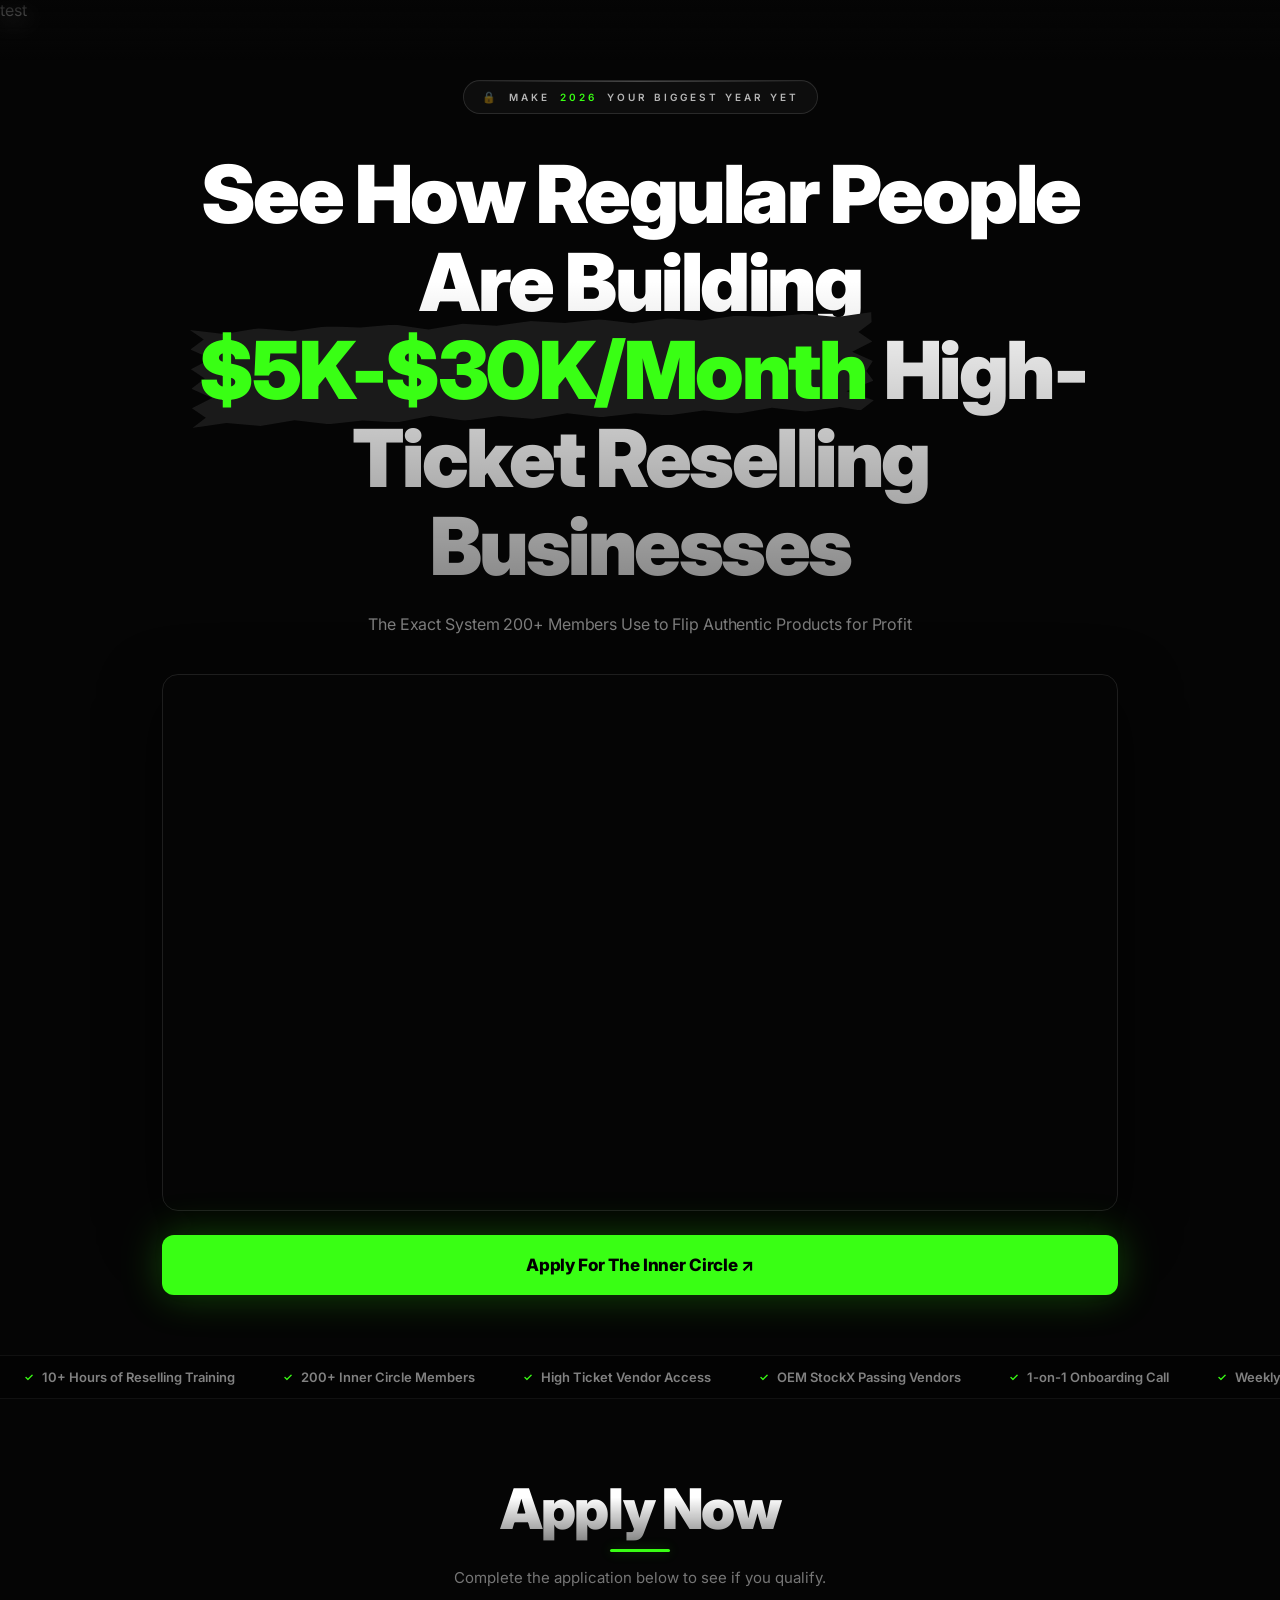
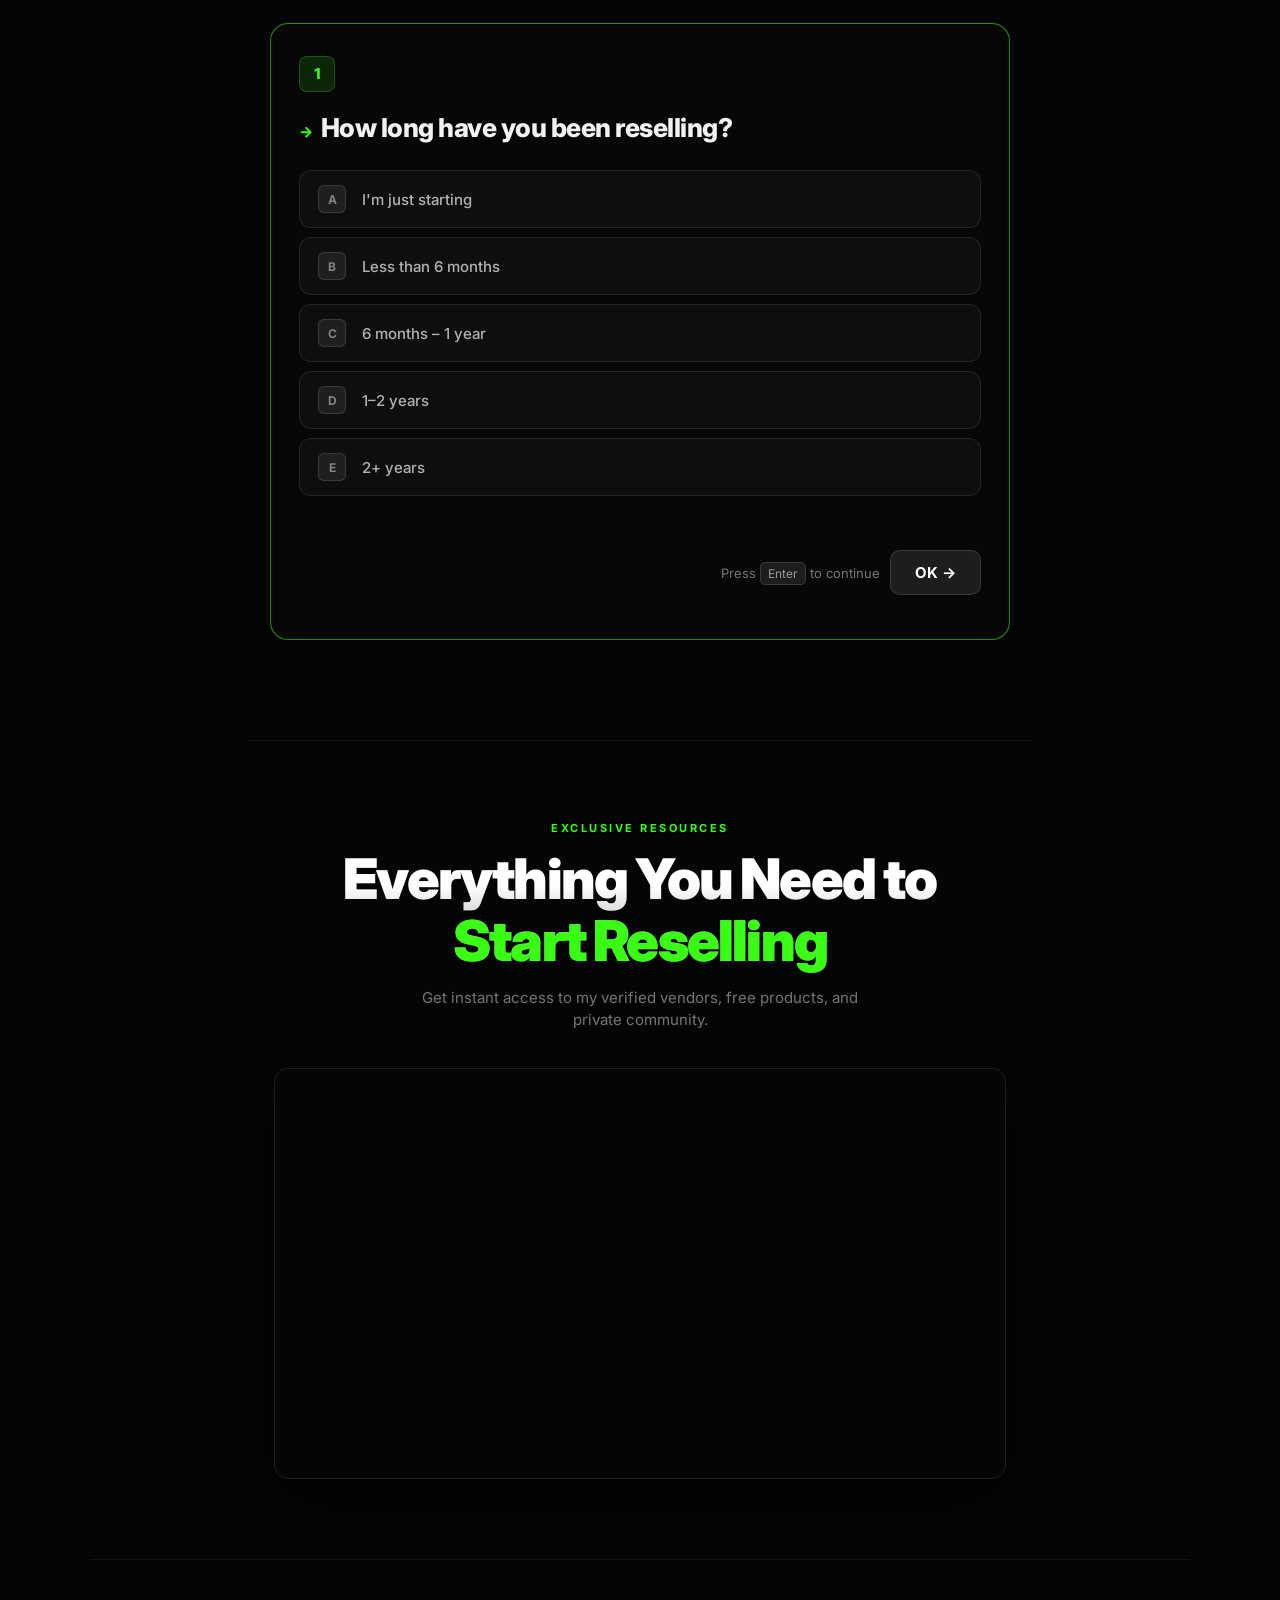
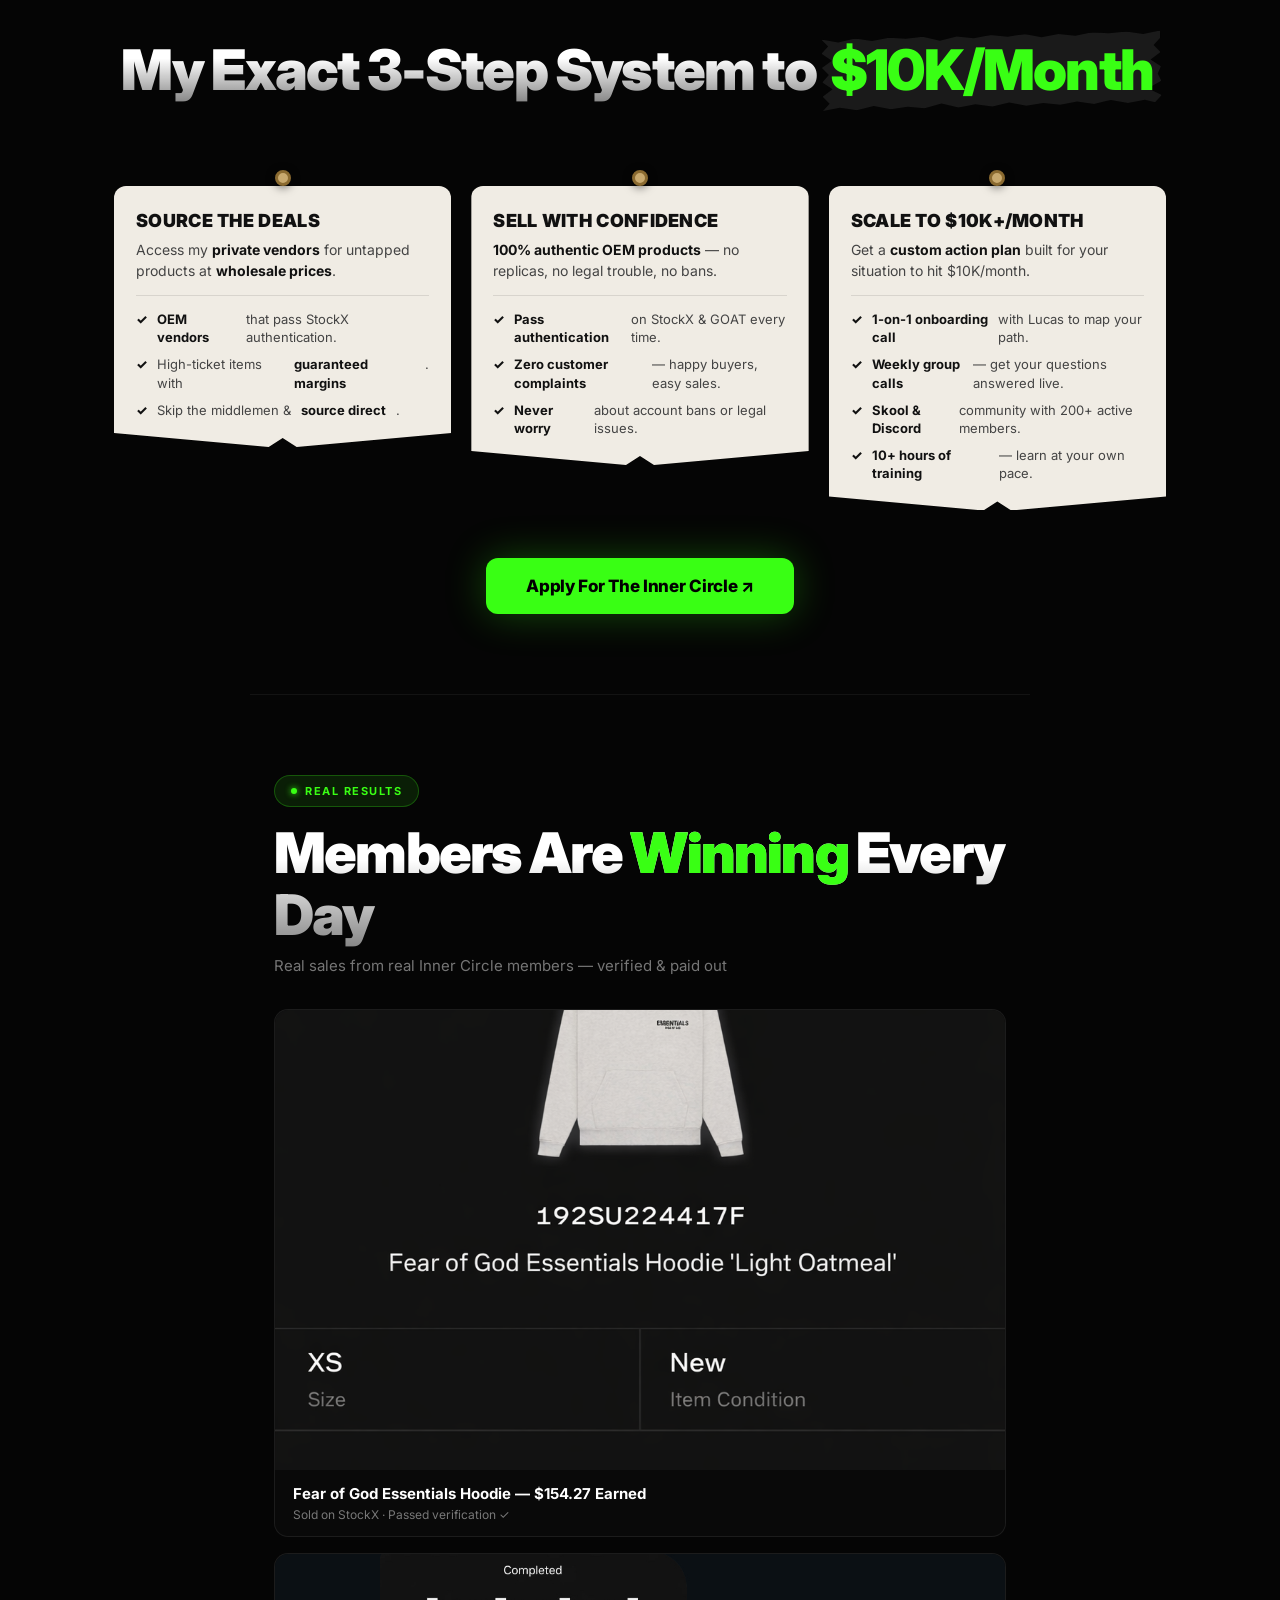
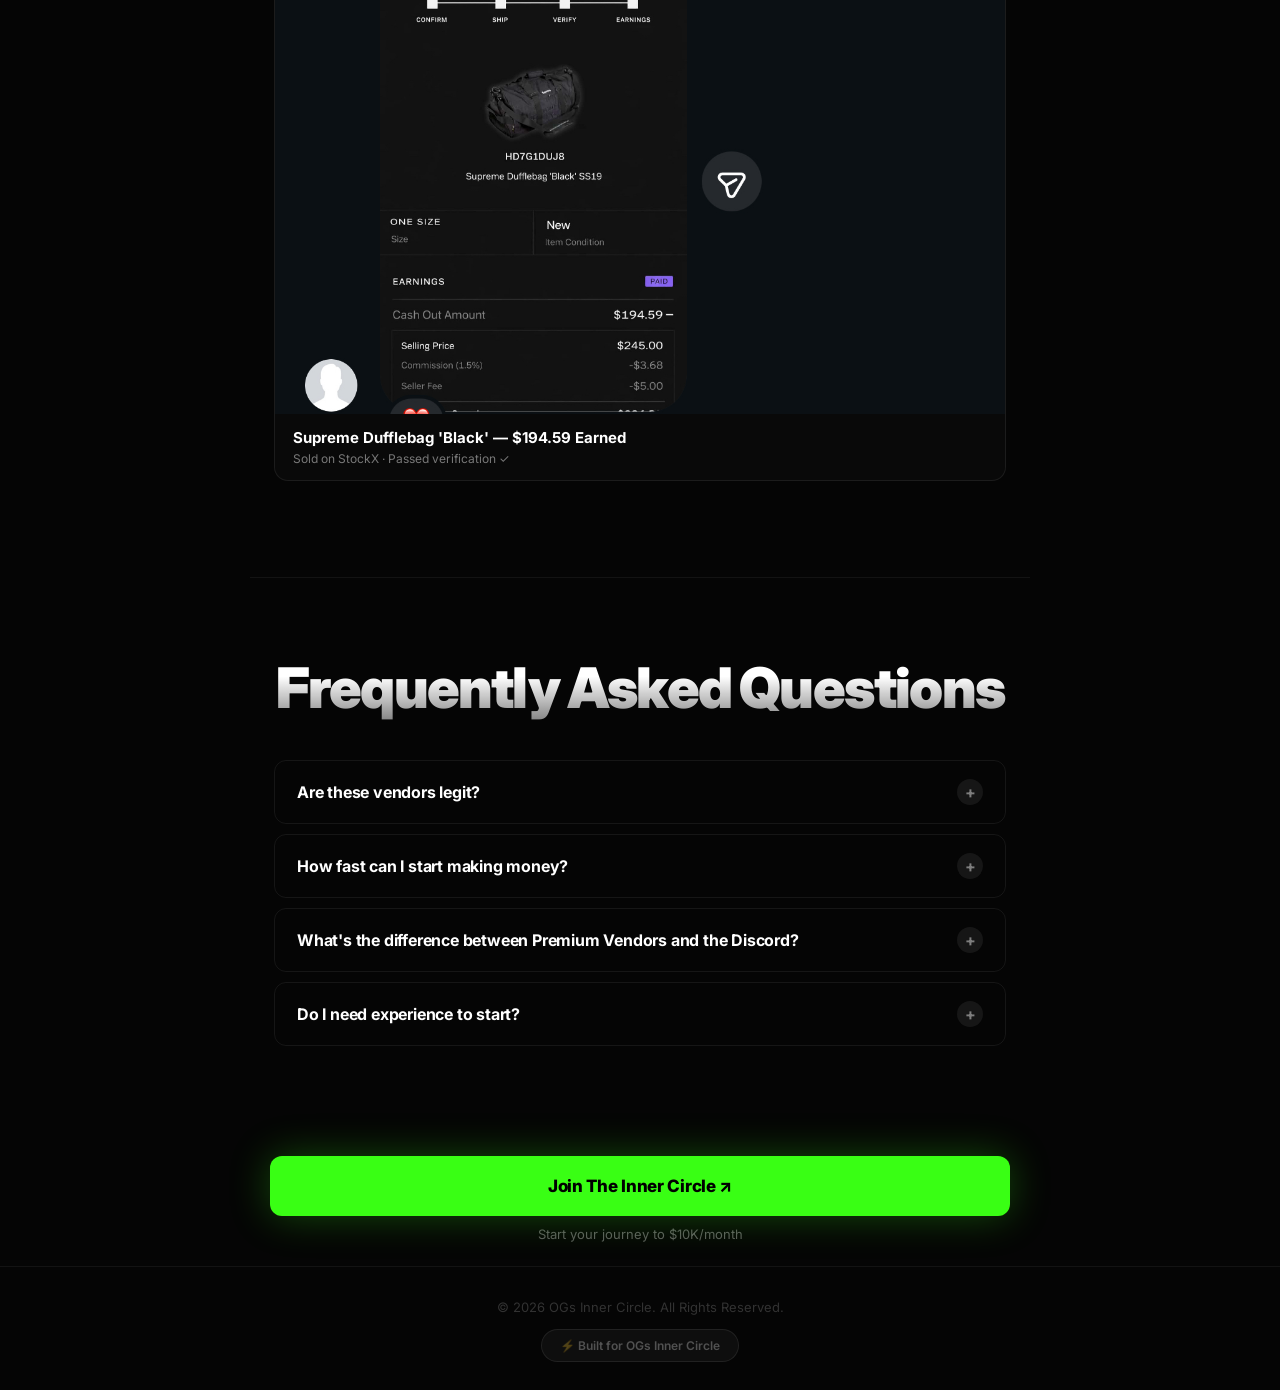
==== commit 1b7651cc: "test" ====
--- a/index.html
+++ b/index.html
@@ -19,7 +19,7 @@
     rel="stylesheet">
   <link rel="stylesheet" href="style.css">
 
-  <!-- JSON-LD: Course / Program structured data -->
+  <!-- JSON-LD: Course / Program structured data --> test
   <script type="application/ld+json">
   {
     "@context": "https://schema.org",
@@ -497,4 +497,4 @@
   <script src="main.js"></script>
 </body>
 
-</html>+</html>
--- a/style.css
+++ b/style.css
@@ -56,6 +56,12 @@
   z-index: 10;
 }
 
+@media(max-width:768px) {
+  body::before {
+    height: 30px;
+  }
+}
+
 /* ── PAGE LOAD REVEAL ── */
 @keyframes pageReveal {
   from {
@@ -86,7 +92,7 @@
 
 @media(max-width:768px) {
   .hero {
-    padding: 40px 20px 0;
+    padding: 80px 20px 0;
   }
 }
 
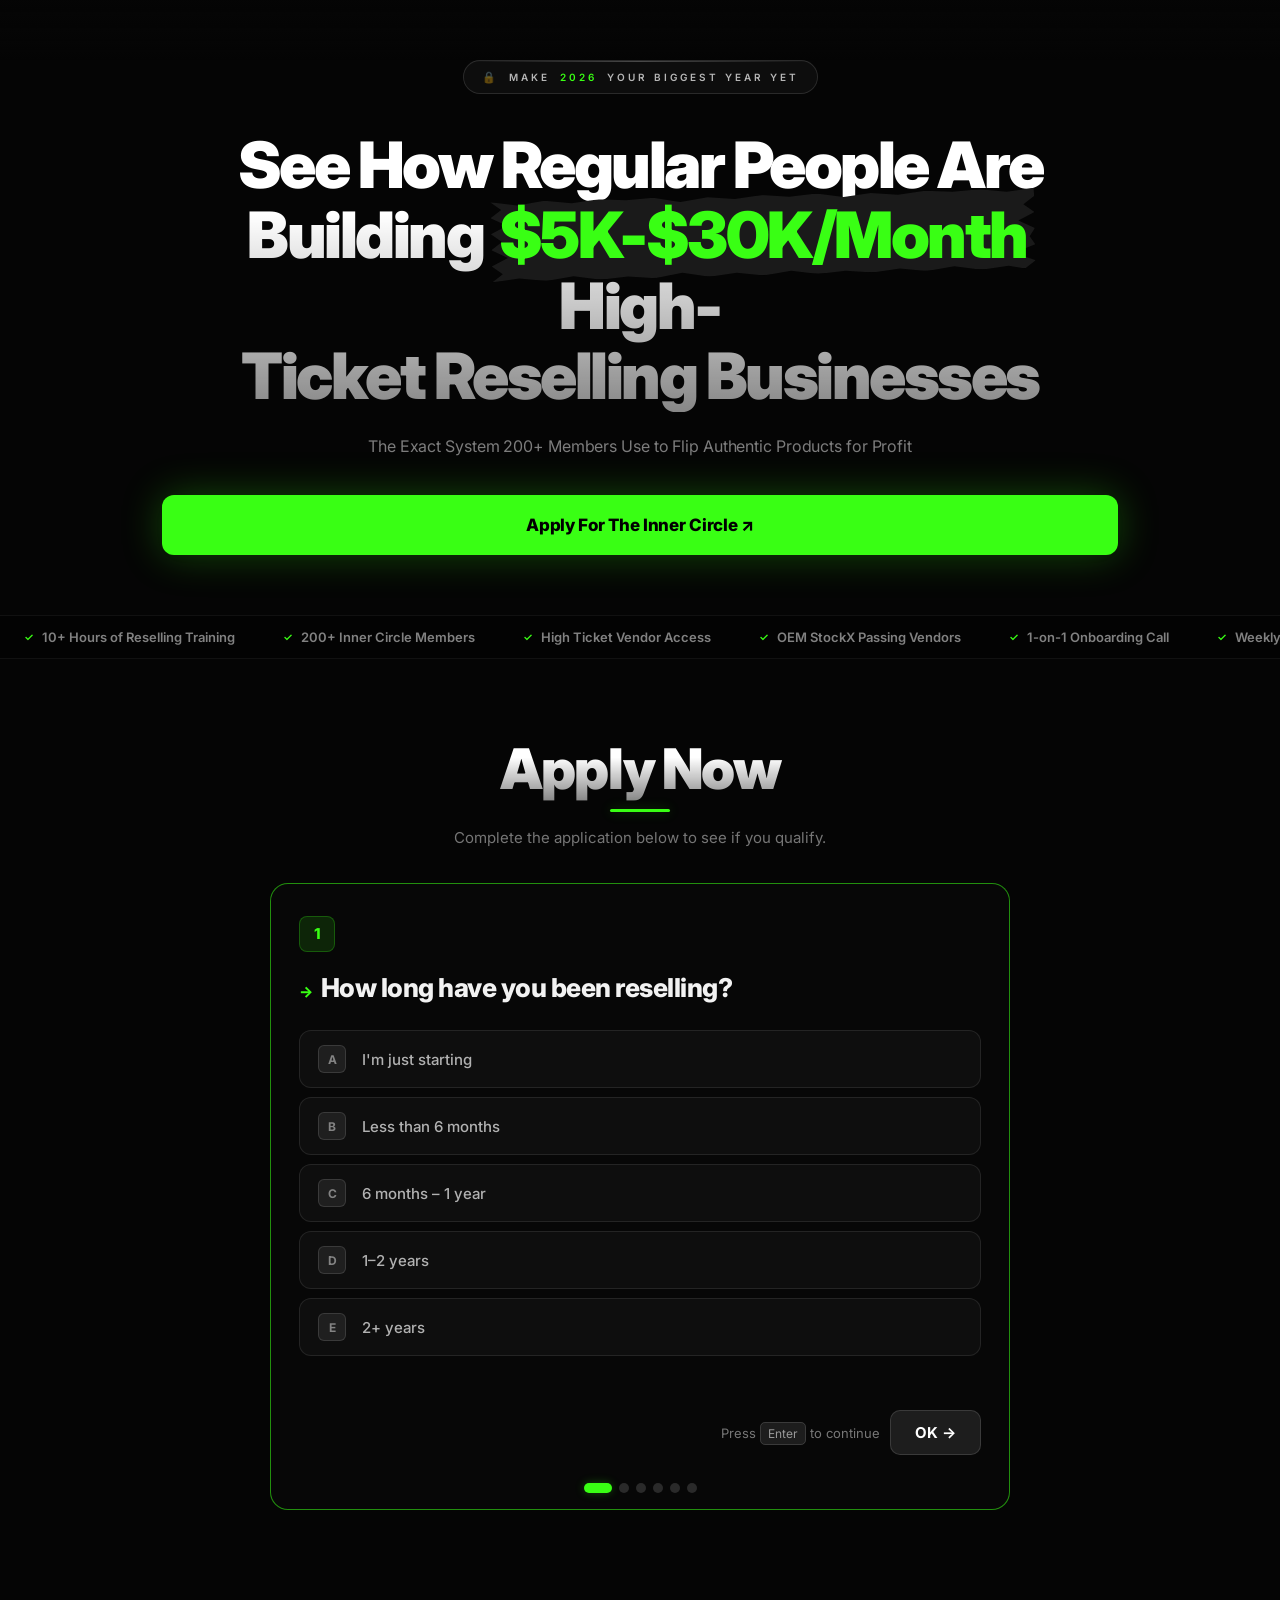
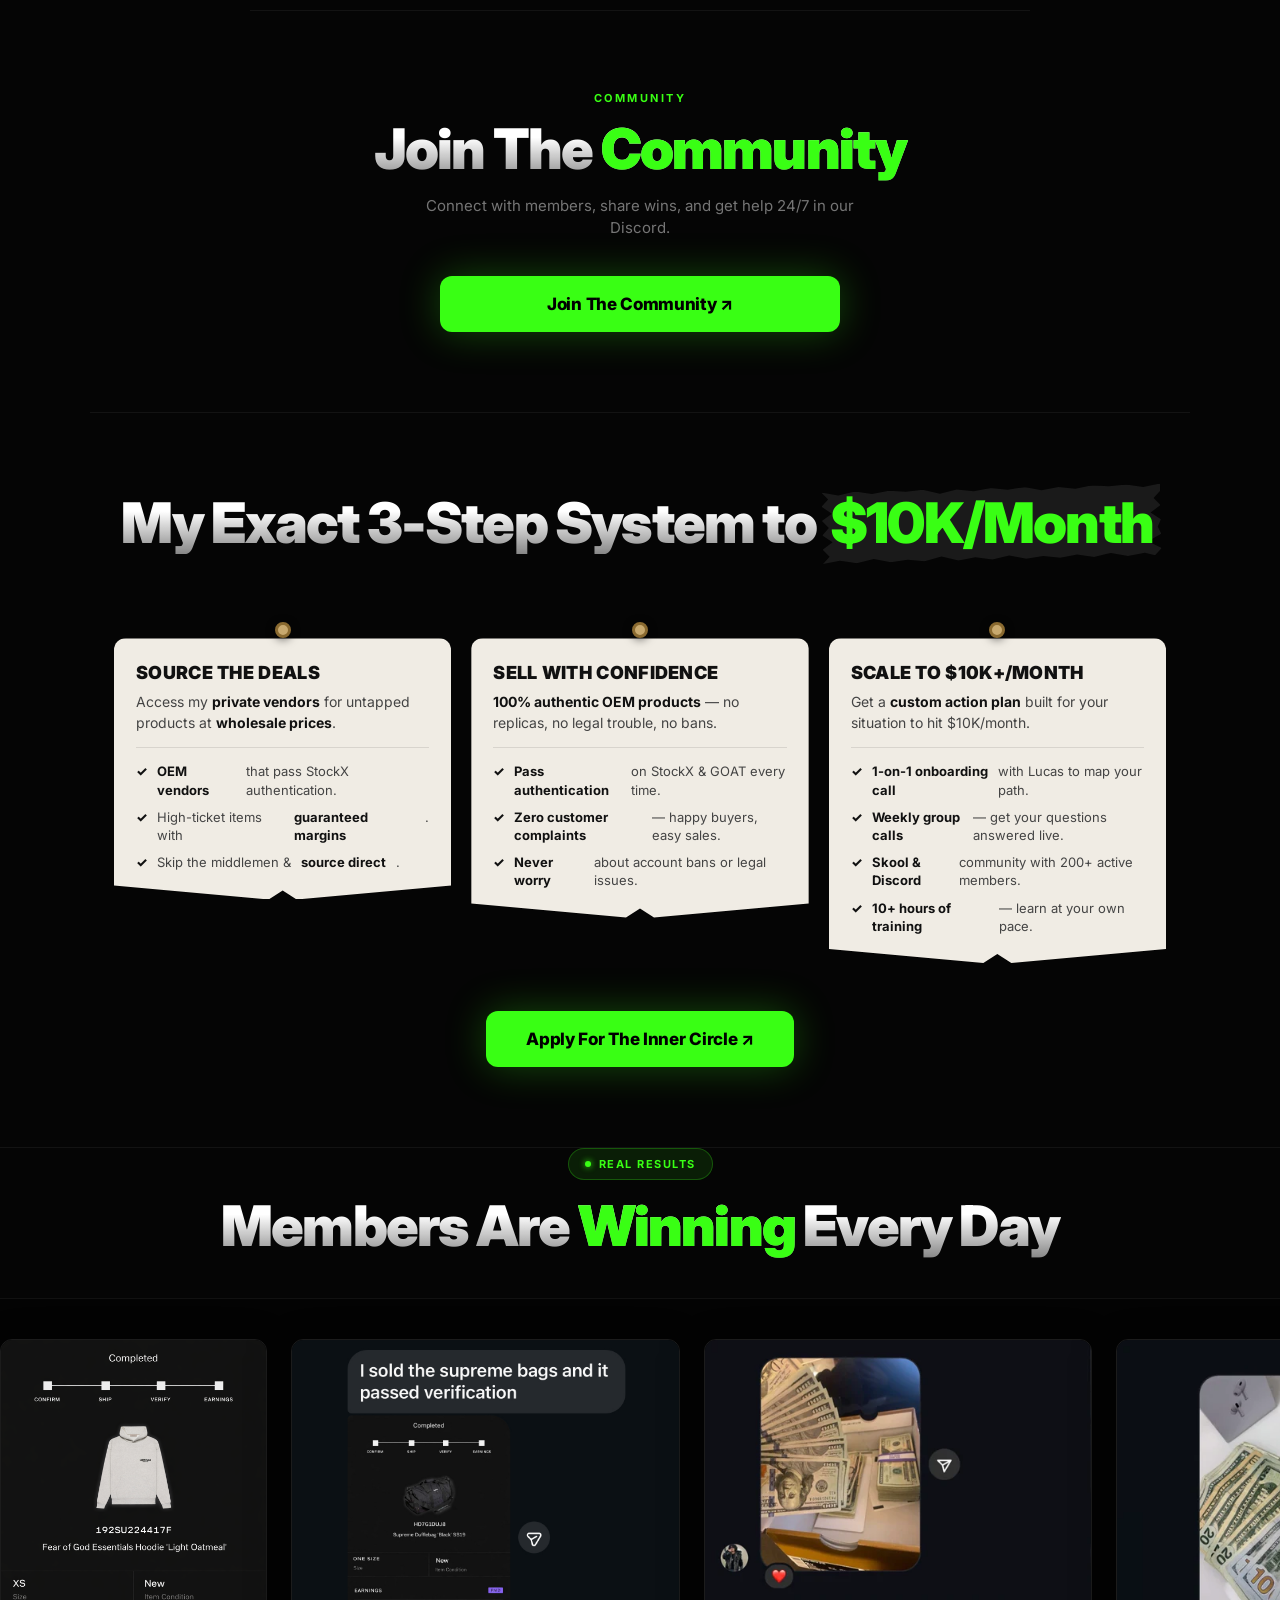
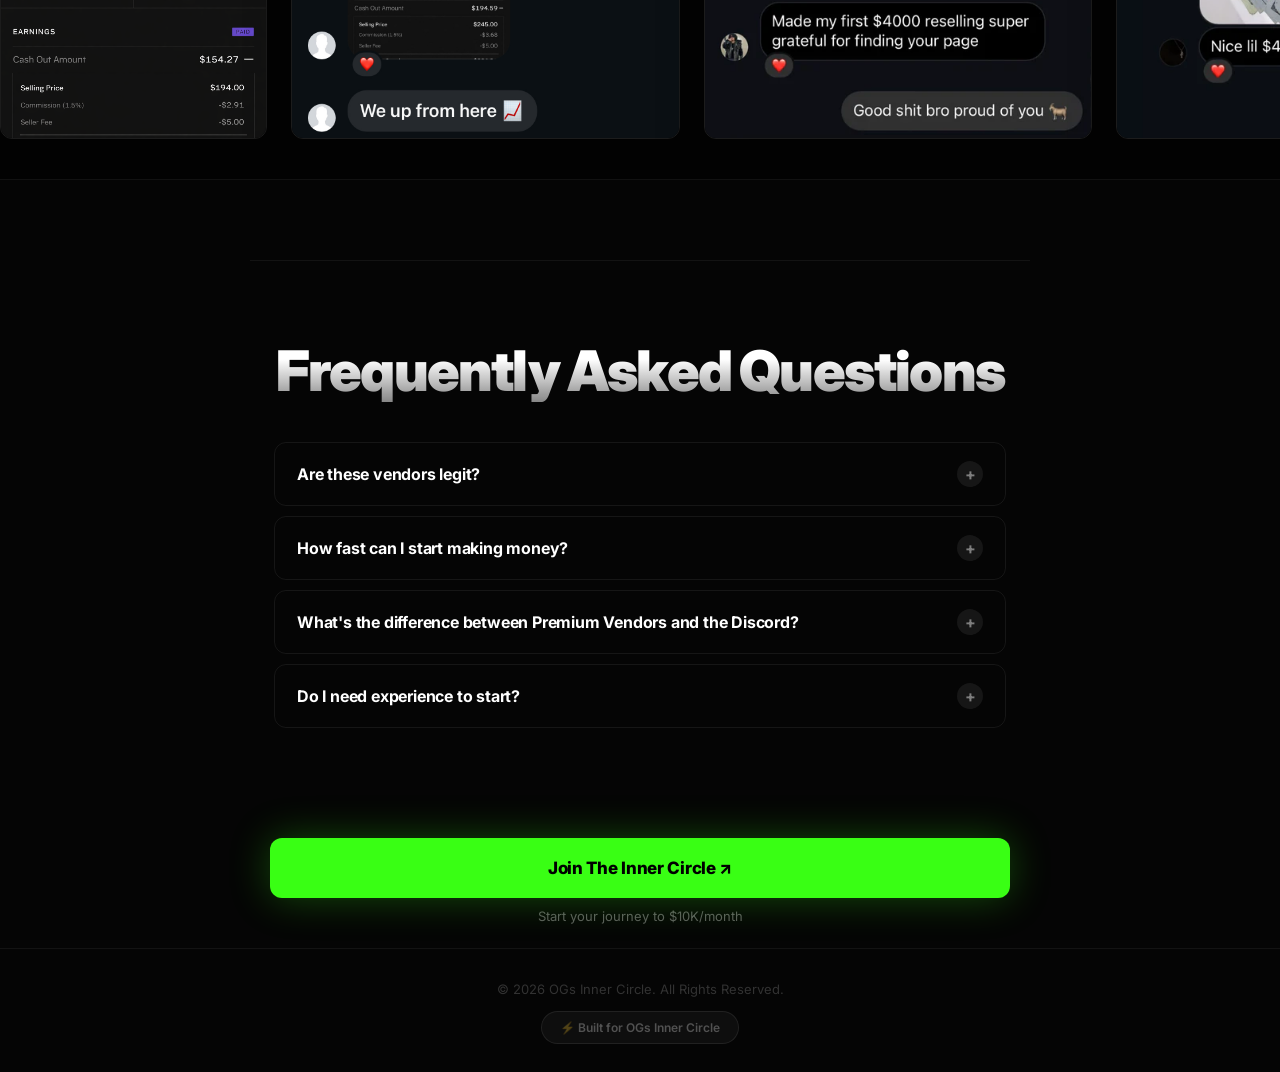
==== commit f92788b8: "Update homepage content" ====
--- a/index.html
+++ b/index.html
@@ -19,7 +19,7 @@
     rel="stylesheet">
   <link rel="stylesheet" href="style.css">
 
-  <!-- JSON-LD: Course / Program structured data --> test
+  <!-- JSON-LD: Course / Program structured data -->
   <script type="application/ld+json">
   {
     "@context": "https://schema.org",
@@ -94,6 +94,7 @@
     <input type="hidden" name="experience" id="f-experience">
     <input type="hidden" name="goal" id="f-goal">
     <input type="hidden" name="age" id="f-age">
+    <input type="hidden" name="budget" id="f-budget">
     <input type="email" name="email" id="f-email">
     <input type="hidden" name="name" id="f-name">
     <input type="hidden" name="phone" id="f-phone">
@@ -107,18 +108,14 @@
     </div>
 
     <h1>
-      See How Regular People Are Building
-      <span class="green-patch">$5K-$30K/Month</span>
-      High-Ticket Reselling Businesses
+      See How Regular People Are<br>
+      Building <span class="green-patch">$5K-$30K/Month</span> High-<br>
+      Ticket Reselling Businesses
     </h1>
 
     <p class="hero-sub">The Exact System 200+ Members Use to Flip Authentic Products for Profit</p>
 
-    <div class="hero-video">
-      <iframe src="https://www.youtube.com/embed/VIDEO_ID" title="OGs Inner Circle – How It Works"
-        allow="accelerometer; autoplay; clipboard-write; encrypted-media; gyroscope; picture-in-picture" allowfullscreen
-        loading="lazy"></iframe>
-    </div>
+
 
     <a href="#apply" class="hero-cta ripple-btn">Apply For The Inner Circle ↗</a>
   </section>
@@ -244,12 +241,24 @@
         <div class="dot-row" id="d3"></div>
       </div>
 
-      <!-- Q4: Email -->
+      <!-- Q4: Budget -->
       <div class="question" id="q4">
         <div class="q-inner">
           <div class="q-badge">4</div>
-          <div class="q-title"><span class="q-arrow">→</span>Got it — what's the best email to reach you at?</div>
-          <input class="q-input" type="email" id="emailVal" placeholder="name@example.com" autocomplete="email" />
+          <div class="q-title"><span class="q-arrow">→</span>Products typically cost $250-$1,000+ each. What's your
+            total
+            budget for getting started?</div>
+          <div class="choices" id="c4">
+            <div class="choice" data-v="under_200" onclick="pick('q4',this)"><span class="ck-key">A</span>Under $200 USD
+            </div>
+            <div class="choice" data-v="200-500" onclick="pick('q4',this)"><span class="ck-key">B</span>$200-$500 USD
+            </div>
+            <div class="choice" data-v="500-1k" onclick="pick('q4',this)"><span class="ck-key">C</span>$500-$1K USD
+            </div>
+            <div class="choice" data-v="1k-3k" onclick="pick('q4',this)"><span class="ck-key">D</span>$1K-$3K USD
+            </div>
+            <div class="choice" data-v="3k+" onclick="pick('q4',this)"><span class="ck-key">E</span>$3K+ USD</div>
+          </div>
         </div>
         <div class="q-error" id="e4"></div>
         <div class="q-footer">
@@ -266,29 +275,12 @@
         <div class="dot-row" id="d4"></div>
       </div>
 
-      <!-- Q5: Name + Phone -->
+      <!-- Q5: Email -->
       <div class="question" id="q5">
         <div class="q-inner">
           <div class="q-badge">5</div>
-          <div class="q-title"><span class="q-arrow">→</span>And your name and phone number?</div>
-          <div class="input-row">
-            <div>
-              <span class="input-label">First name</span>
-              <input class="q-input" type="text" id="firstName" placeholder="Jane" autocomplete="given-name" />
-            </div>
-            <div>
-              <span class="input-label">Last name</span>
-              <input class="q-input" type="text" id="lastName" placeholder="Smith" autocomplete="family-name" />
-            </div>
-          </div>
-          <div class="phone-wrap">
-            <div class="country-select-inner">
-              <span class="country-flag" id="flagDisplay">🇺🇸</span>
-              <span class="country-code" id="codeDisplay">+1</span>
-              <select id="countrySelect" class="country-select" title="Select country code"></select>
-            </div>
-            <input class="q-input" type="tel" id="phoneVal" placeholder="555 123 4567" autocomplete="tel-national" />
-          </div>
+          <div class="q-title"><span class="q-arrow">→</span>Got it — what's the best email to reach you at?</div>
+          <input class="q-input" type="email" id="emailVal" placeholder="name@example.com" autocomplete="email" />
         </div>
         <div class="q-error" id="e5"></div>
         <div class="q-footer">
@@ -305,20 +297,61 @@
         <div class="dot-row" id="d5"></div>
       </div>
 
+      <!-- Q6: Name + Phone -->
+      <div class="question" id="q6">
+        <div class="q-inner">
+          <div class="q-badge">6</div>
+          <div class="q-title"><span class="q-arrow">→</span>And your name and phone number?</div>
+          <div class="input-row">
+            <div>
+              <span class="input-label">First name</span>
+              <input class="q-input" type="text" id="firstName" placeholder="Jane" autocomplete="given-name" />
+            </div>
+            <div>
+              <span class="input-label">Last name</span>
+              <input class="q-input" type="text" id="lastName" placeholder="Smith" autocomplete="family-name" />
+            </div>
+          </div>
+          <div class="phone-wrap">
+            <div class="country-select-inner">
+              <span class="country-flag" id="flagDisplay">🇺🇸</span>
+              <span class="country-code" id="codeDisplay">+1</span>
+              <select id="countrySelect" class="country-select" title="Select country code"></select>
+            </div>
+            <input class="q-input" type="tel" id="phoneVal" placeholder="555 123 4567" autocomplete="tel-national" />
+          </div>
+        </div>
+        <div class="q-error" id="e6"></div>
+        <div class="q-footer">
+          <button class="btn-back" onclick="back(6)" aria-label="Go back">
+            <svg viewBox="0 0 16 16" fill="none">
+              <path d="M10 4L6 8l4 4" stroke="currentColor" stroke-width="2" stroke-linecap="round" />
+            </svg>Back
+          </button>
+          <div class="enter-ok">
+            <span class="enter-hint">Press <kbd>Enter</kbd> to continue</span>
+            <button class="btn-ok ripple-btn" onclick="next(6)">OK →</button>
+          </div>
+        </div>
+        <div class="dot-row" id="d6"></div>
+      </div>
+
       <!-- SUCCESS -->
       <div class="question" id="q-ok">
-        <div class="success-wrap">
+        <div class="success-wrap new-success">
           <div class="success-ico">✓</div>
-          <h3>Application Received!</h3>
-          <p>We've reviewed your answers and sent your <strong>free reselling guide</strong> to your inbox. We'll reach
-            out personally within <strong>24 hours</strong> — keep an eye on your email.</p>
+          <h3 class="congrats-title">
+            Application Received!
+          </h3>
+          <p class="congrats-sub">We received your answers and will personally reach out to you shortly.</p>
+
           <div class="guide-card"
             style="margin-top:28px;background:rgba(0,0,0,0.6);border:1px solid rgba(57,255,20,0.22);border-radius:12px;padding:20px;">
             <div style="display:flex;align-items:center;gap:12px;margin-bottom:14px;">
-              <span style="font-size:24px;">📩</span>
+              <span style="font-size:24px;">🎉</span>
               <div>
-                <div style="font-size:14px;font-weight:800;margin-bottom:2px;">Your Free Guide Is On Its Way</div>
-                <div style="font-size:13px;color:var(--muted);">Check your inbox (and spam just in case)</div>
+                <div style="font-size:14px;font-weight:800;margin-bottom:2px;">Download the free guide here</div>
+                <div style="font-size:13px;color:var(--muted);">Click the button below</div>
               </div>
             </div>
             <ul style="list-style:none;display:flex;flex-direction:column;gap:9px;">
@@ -335,8 +368,6 @@
           </div>
           <a href="https://ogresell.shop/b/guide" target="_blank" rel="noopener" class="btn-guide ripple-btn">📖 Get
             Your Free Reselling Guide ↗</a>
-          <p style="font-size:12px;color:var(--muted);margin-top:10px;">We'll also reach out personally within <strong
-              style="color:var(--green);">24 hours</strong></p>
         </div>
         <div class="dot-row" id="d-ok"></div>
       </div>
@@ -344,17 +375,16 @@
     </div><!-- /clyro-form -->
   </section>
 
-  <!-- EXCLUSIVE RESOURCES -->
+  <!-- COMMUNITY -->
   <section class="section-wrap narrow reveal">
-    <div class="res-label">Exclusive Resources</div>
+    <div class="res-label">Community</div>
     <h2 class="section-h" style="text-align:center;margin-bottom:14px;">
-      Everything You Need to <span class="green">Start Reselling</span>
+      Join The <span class="green">Community</span>
     </h2>
-    <p class="res-sub">Get instant access to my verified vendors, free products, and private community.</p>
-    <div class="res-video">
-      <iframe src="https://www.youtube.com/embed/VIDEO_ID" title="OGs Inner Circle Resources Overview"
-        allow="accelerometer; autoplay; clipboard-write; encrypted-media; gyroscope; picture-in-picture" allowfullscreen
-        loading="lazy"></iframe>
+    <p class="res-sub">Connect with members, share wins, and get help 24/7 in our Discord.</p>
+    <div style="text-align:center;margin-top:32px;">
+      <a href="https://discord.gg/w73SU3TcMG" class="sys-cta ripple-btn" style="width:100%;max-width:400px;">Join The
+        Community ↗</a>
     </div>
   </section>
 
@@ -413,34 +443,37 @@
     </div>
   </section>
 
-  <!-- RESULTS -->
-  <section class="section-wrap narrow reveal">
-    <div class="res-badge-wrap">
+  <!-- RESULTS SLIDER -->
+  <section class="section-wrap reveal" style="max-width:100%;padding:0 0 80px;overflow:hidden;">
+    <div class="res-badge-wrap" style="text-align:center;">
       <span class="res-badge"><span class="res-dot"></span>REAL RESULTS</span>
     </div>
-    <h2 class="section-h" style="margin-bottom:8px;">
+    <h2 class="section-h" style="text-align:center;margin-bottom:40px;">
       Members Are <span class="green">Winning</span> Every Day
     </h2>
-    <p class="rsub">Real sales from real Inner Circle members — verified &amp; paid out</p>
-
-    <div class="photo-card">
-      <img src="photos/imagesweat.png" alt="Fear of God Essentials Hoodie sold for $194 – $154.27 earned after fees"
-        loading="lazy" width="780" height="460">
-      <div class="photo-info">
-        <div class="photo-t">Fear of God Essentials Hoodie — $154.27 Earned</div>
-        <div class="photo-s">Sold on StockX · Passed verification ✓</div>
-      </div>
-    </div>
-
-    <div class="photo-card">
-      <img src="photos/imagebag.png" alt="Supreme Dufflebag Black SS19 sold for $245 – $194.59 earned after fees"
-        loading="lazy" width="780" height="460">
-      <div class="photo-info">
-        <div class="photo-t">Supreme Dufflebag 'Black' — $194.59 Earned</div>
-        <div class="photo-s">Sold on StockX · Passed verification ✓</div>
-      </div>
-    </div>
-    <!-- Add more: <div class="photo-card"><img src="photos/NAME.png" ...> -->
+
+    <div class="photo-ticker-wrap">
+      <div class="photo-ticker-track">
+        <!-- Original Set -->
+        <img src="photos/imagesweat.png" loading="lazy" alt="Result">
+        <img src="photos/imagebag.png" loading="lazy" alt="Result">
+        <img src="photos/IMG_0457.webp" loading="lazy" alt="Result">
+        <img src="photos/IMG_0468.webp" loading="lazy" alt="Result">
+        <img src="photos/IMG_4734.png" loading="lazy" alt="Result">
+        <img src="photos/IMG_7284.PNG" loading="lazy" alt="Result">
+        <img src="photos/image.png" loading="lazy" alt="Result">
+        <img src="photos/image (1).png" loading="lazy" alt="Result">
+        <!-- Duplicate Set for Loop -->
+        <img src="photos/imagesweat.png" loading="lazy" alt="Result">
+        <img src="photos/imagebag.png" loading="lazy" alt="Result">
+        <img src="photos/IMG_0457.webp" loading="lazy" alt="Result">
+        <img src="photos/IMG_0468.webp" loading="lazy" alt="Result">
+        <img src="photos/IMG_4734.png" loading="lazy" alt="Result">
+        <img src="photos/IMG_7284.PNG" loading="lazy" alt="Result">
+        <img src="photos/image.png" loading="lazy" alt="Result">
+        <img src="photos/image (1).png" loading="lazy" alt="Result">
+      </div>
+    </div>
   </section>
 
   <!-- FAQ -->
@@ -497,4 +530,4 @@
   <script src="main.js"></script>
 </body>
 
-</html>
+</html>
--- a/style.css
+++ b/style.css
@@ -139,7 +139,7 @@
 
 /* H1 — exact match: massive, bold, gradient white→faded */
 .hero h1 {
-  font-size: clamp(36px, 7.2vw, 80px);
+  font-size: clamp(32px, 5.5vw, 64px);
   font-weight: 900;
   line-height: 1.1;
   letter-spacing: -2.5px;
@@ -154,7 +154,7 @@
 
 @media(max-width:768px) {
   .hero h1 {
-    font-size: clamp(32px, 9vw, 52px);
+    font-size: clamp(26px, 7vw, 42px);
     letter-spacing: -1.5px;
   }
 }
@@ -533,10 +533,11 @@
   position: absolute;
   opacity: 0;
   cursor: pointer;
-  width: 80px;
-  height: 40px;
+  width: 100%;
+  height: 100%;
   top: 0;
   left: 0;
+  z-index: 10;
 }
 
 .phone-wrap .q-input {
@@ -754,6 +755,23 @@
   transform: translateX(100%);
 }
 
+.congrats-title {
+  font-size: clamp(24px, 5vw, 32px);
+  font-weight: 800;
+  line-height: 1.3;
+  margin-bottom: 12px;
+  letter-spacing: -0.5px;
+}
+
+.congrats-title .green {
+  color: var(--green);
+}
+
+.congrats-sub {
+  font-size: 16px;
+  color: var(--muted);
+}
+
 /* ── SECTION WRAPPERS ── */
 .section-wrap {
   max-width: 1100px;
@@ -1326,4 +1344,46 @@
     transform: translateY(100vh) rotate(720deg);
     opacity: 0
   }
+}
+
+@keyframes photoScroll {
+  0% {
+    transform: translateX(0);
+  }
+
+  100% {
+    transform: translateX(-50%);
+  }
+}
+
+.photo-ticker-wrap {
+  width: 100%;
+  overflow: hidden;
+  position: relative;
+  border-top: 1px solid var(--border);
+  border-bottom: 1px solid var(--border);
+  background: rgba(0, 0, 0, 0.4);
+  padding: 40px 0;
+}
+
+.photo-ticker-track {
+  display: flex;
+  width: max-content;
+  gap: 24px;
+  animation: photoScroll 40s linear infinite;
+}
+
+.photo-ticker-track img {
+  height: 400px;
+  width: auto;
+  border-radius: 12px;
+  border: 1px solid rgba(255, 255, 255, 0.1);
+  box-shadow: 0 10px 40px rgba(0, 0, 0, 0.5);
+  pointer-events: none;
+}
+
+@media(max-width:768px) {
+  .photo-ticker-track img {
+    height: 250px;
+  }
 }
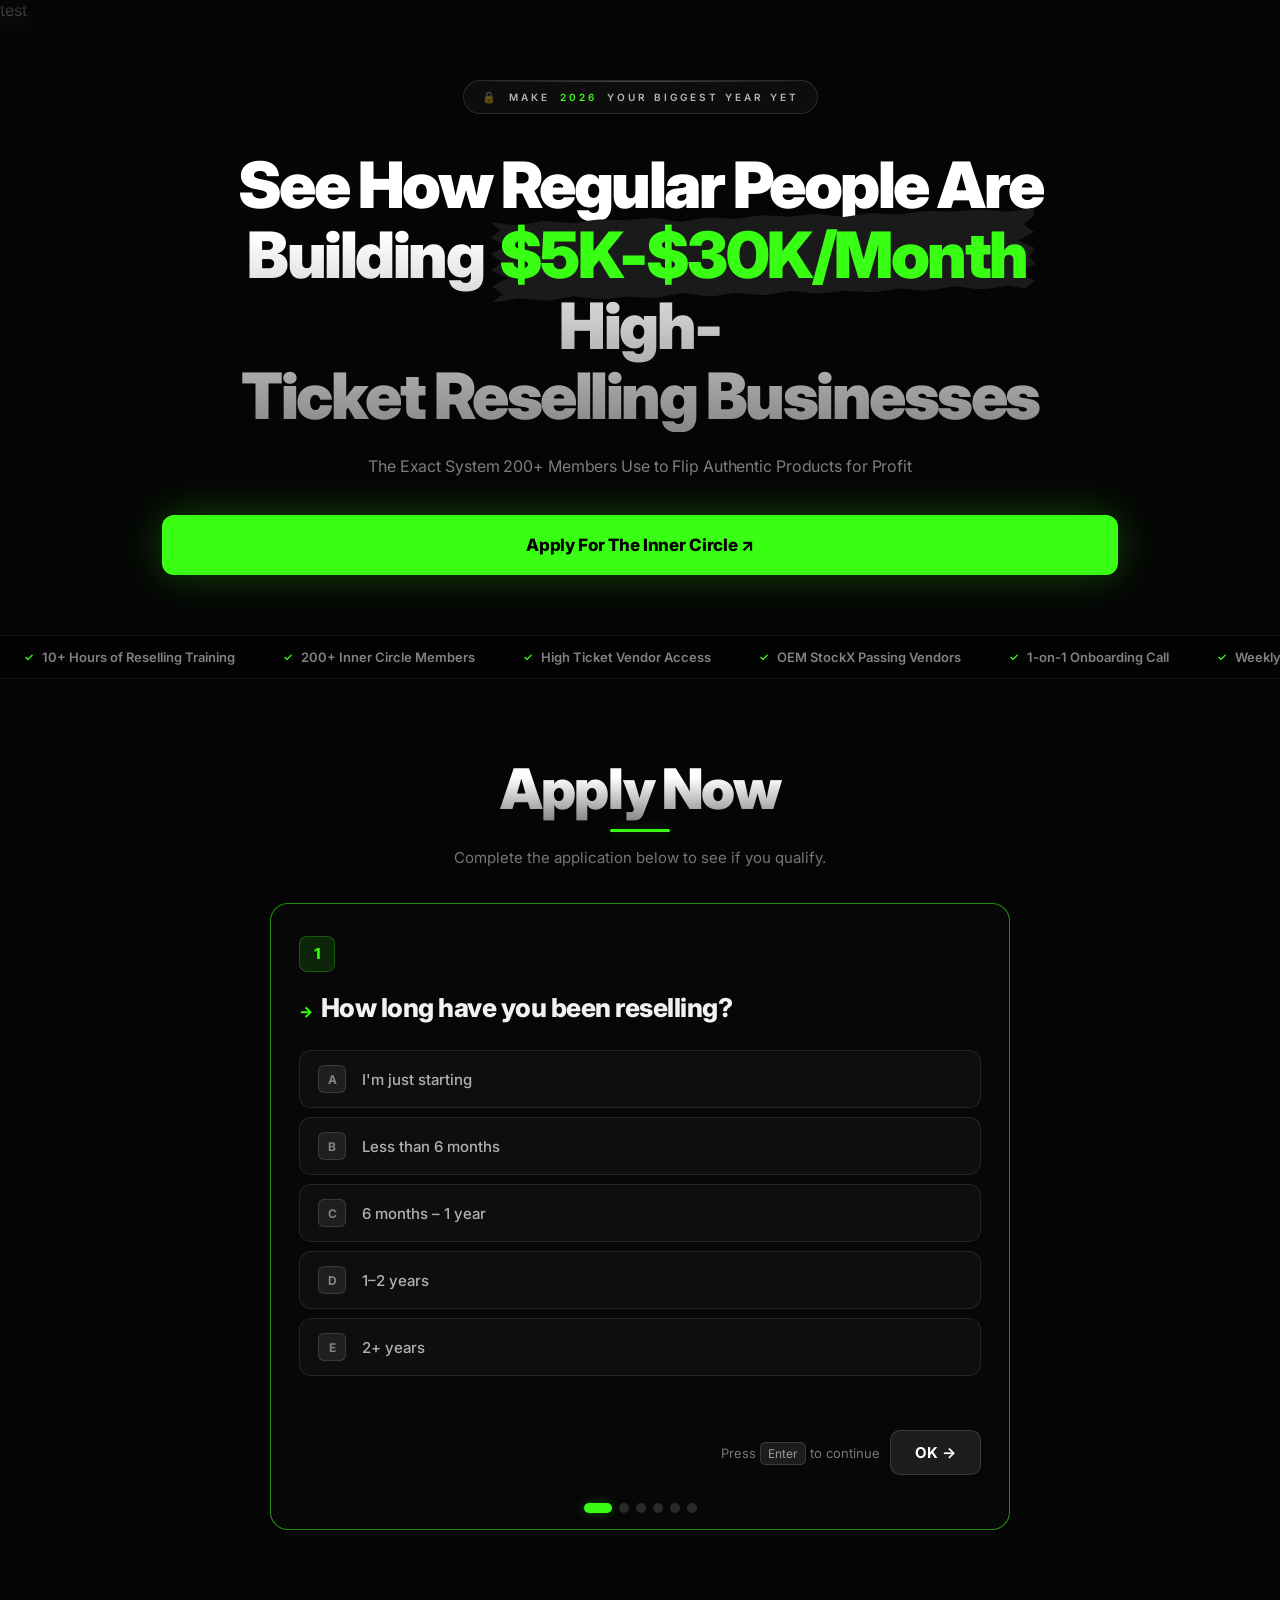
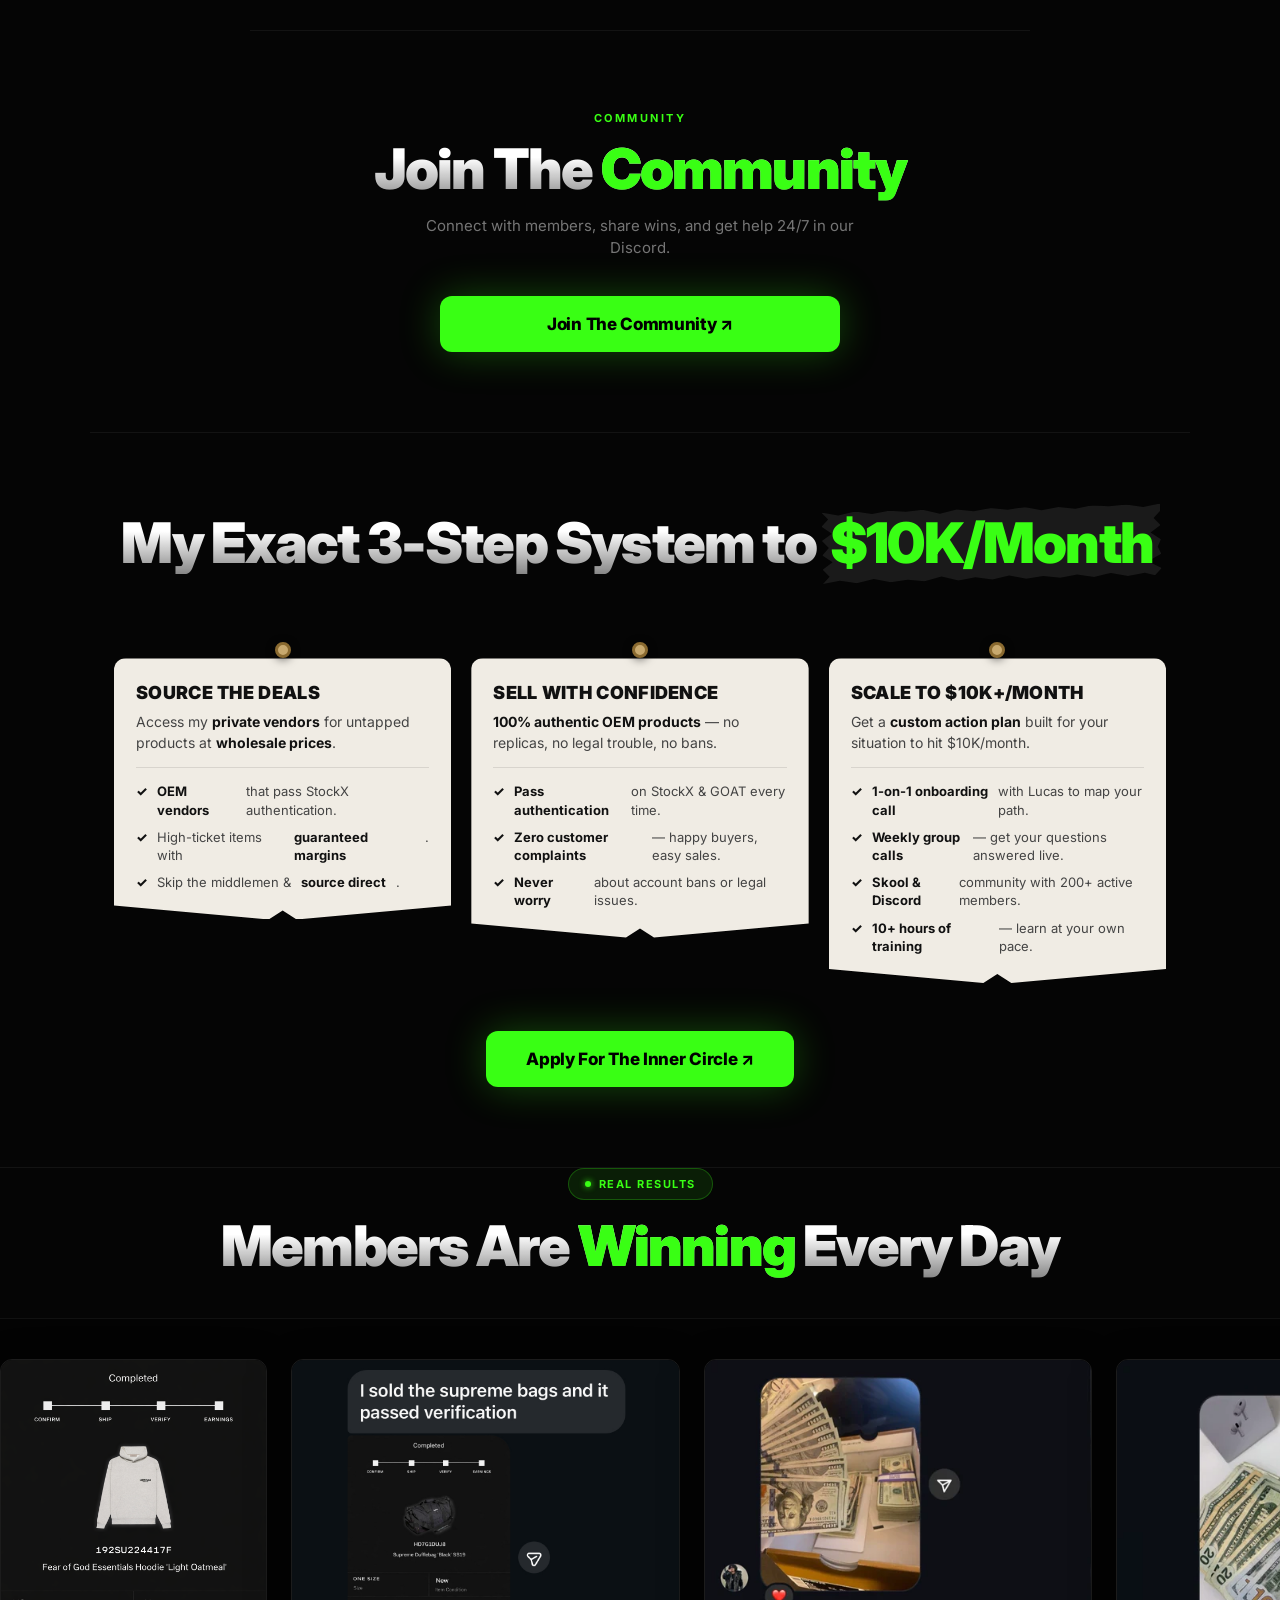
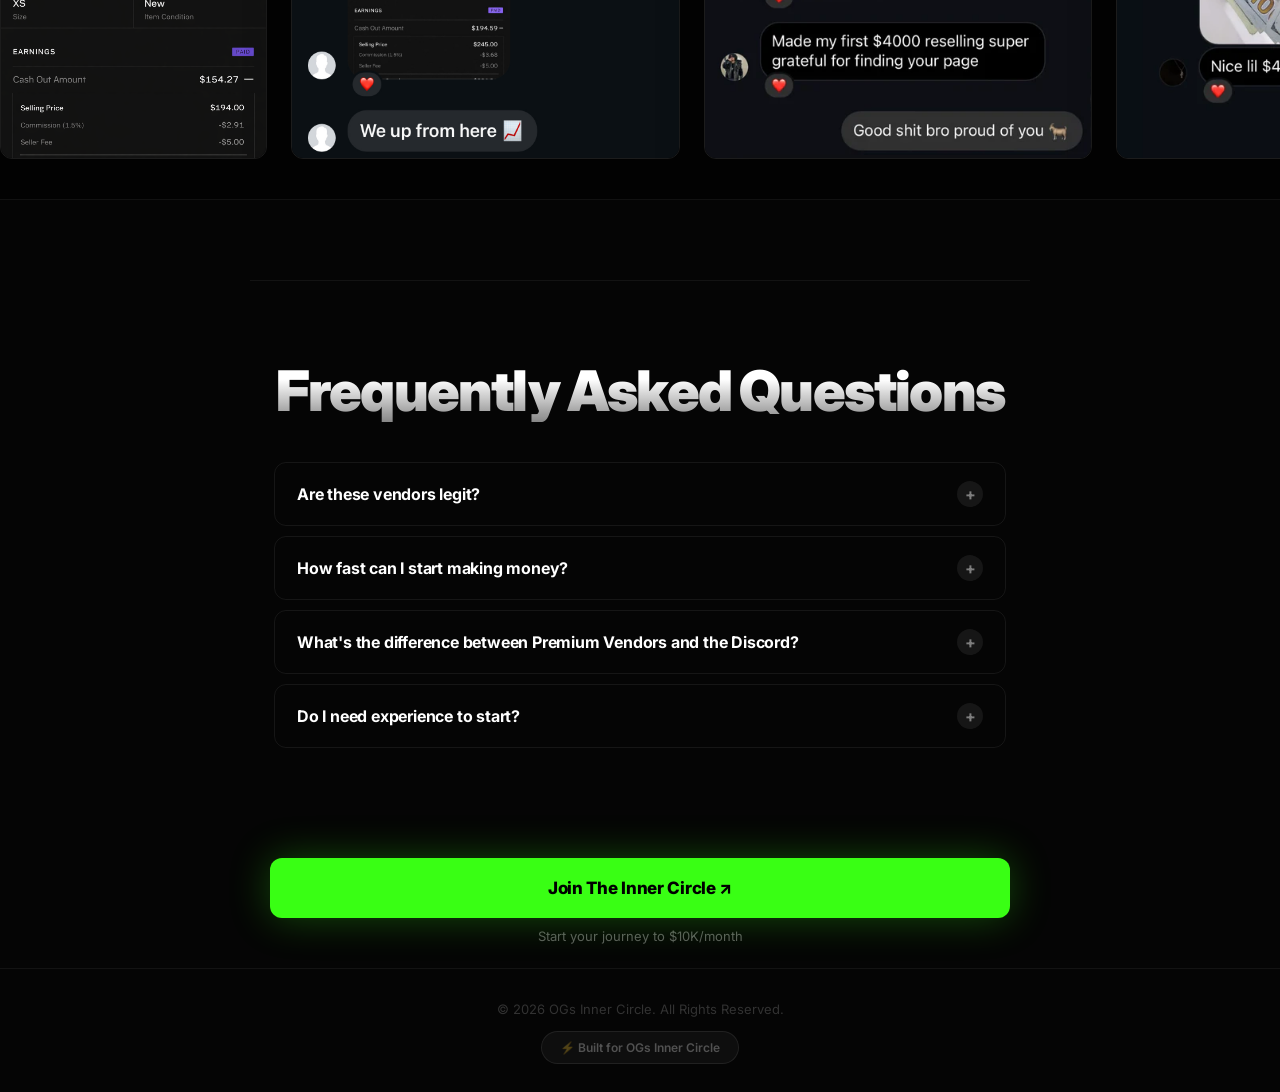
==== commit 9b0c9323: "Merge remote changes" ====
--- a/index.html
+++ b/index.html
@@ -19,7 +19,7 @@
     rel="stylesheet">
   <link rel="stylesheet" href="style.css">
 
-  <!-- JSON-LD: Course / Program structured data -->
+  <!-- JSON-LD: Course / Program structured data --> test
   <script type="application/ld+json">
   {
     "@context": "https://schema.org",
@@ -530,4 +530,4 @@
   <script src="main.js"></script>
 </body>
 
-</html>+</html>
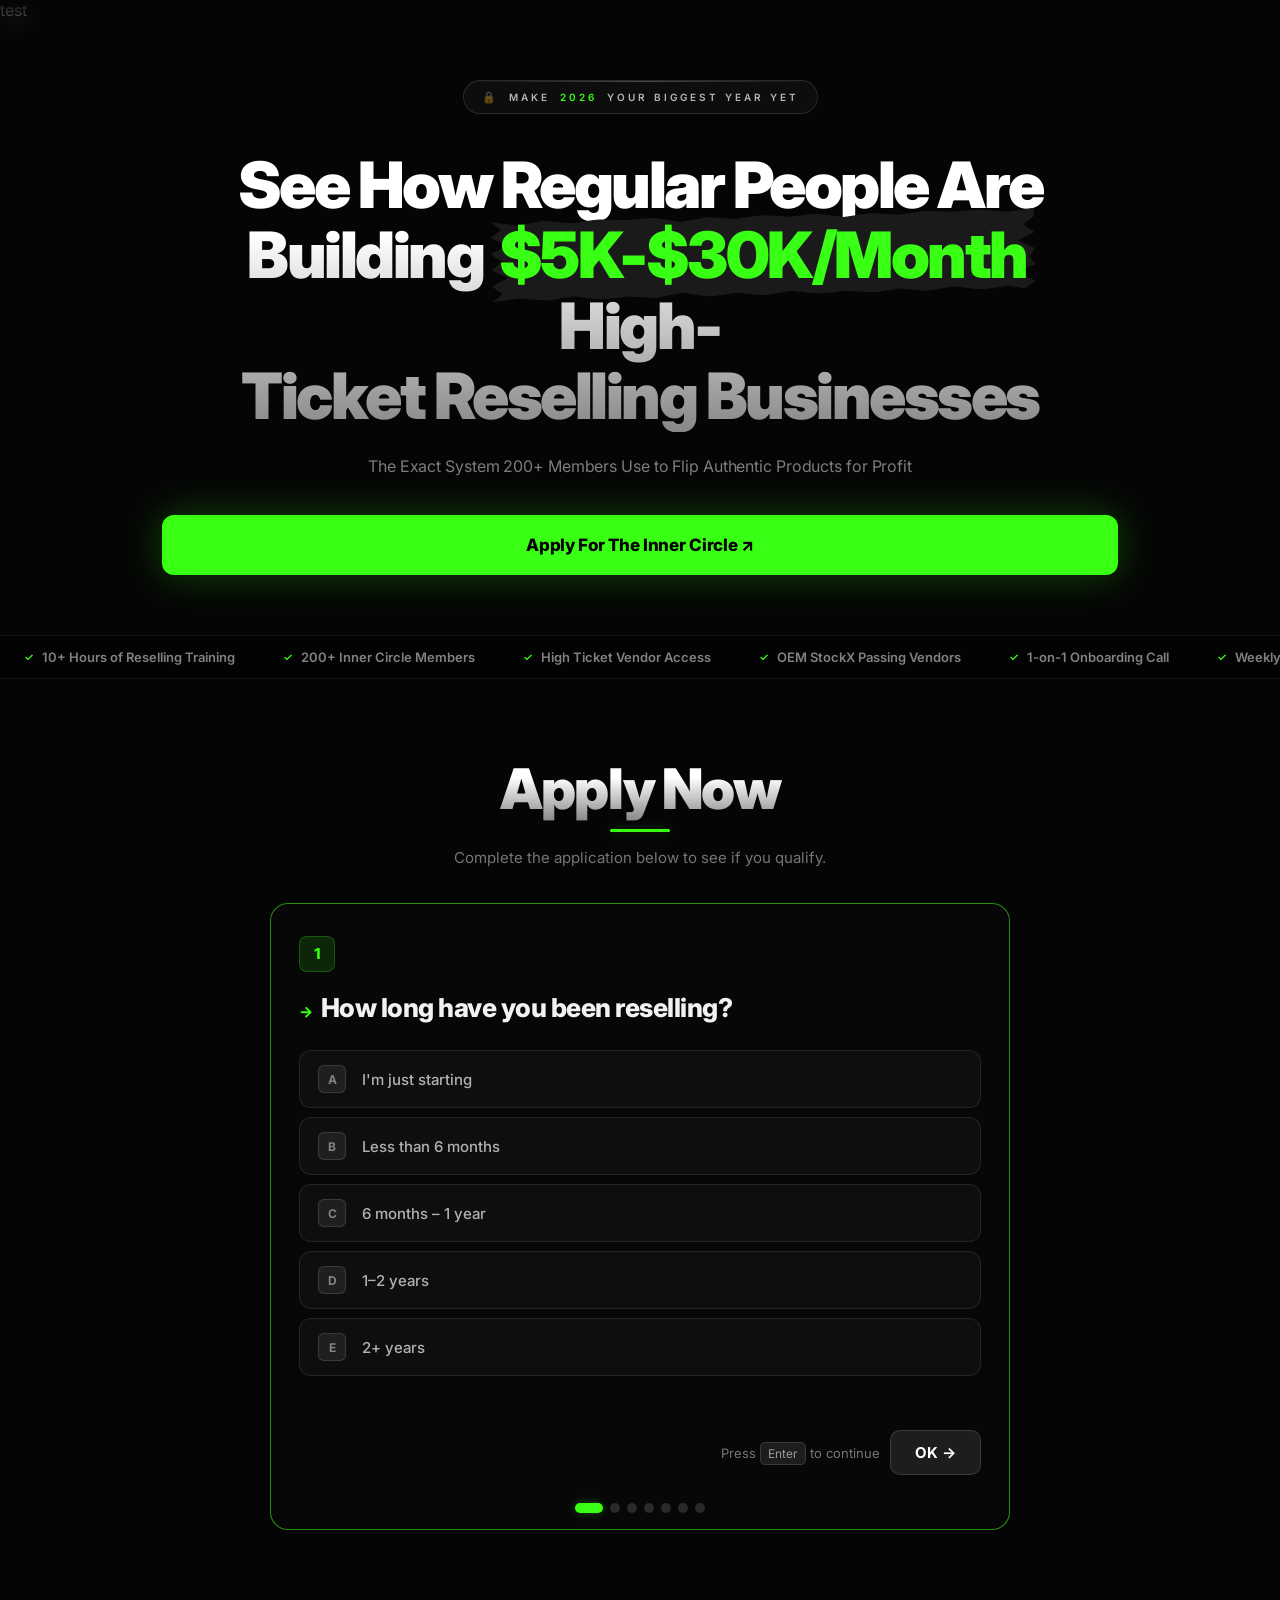
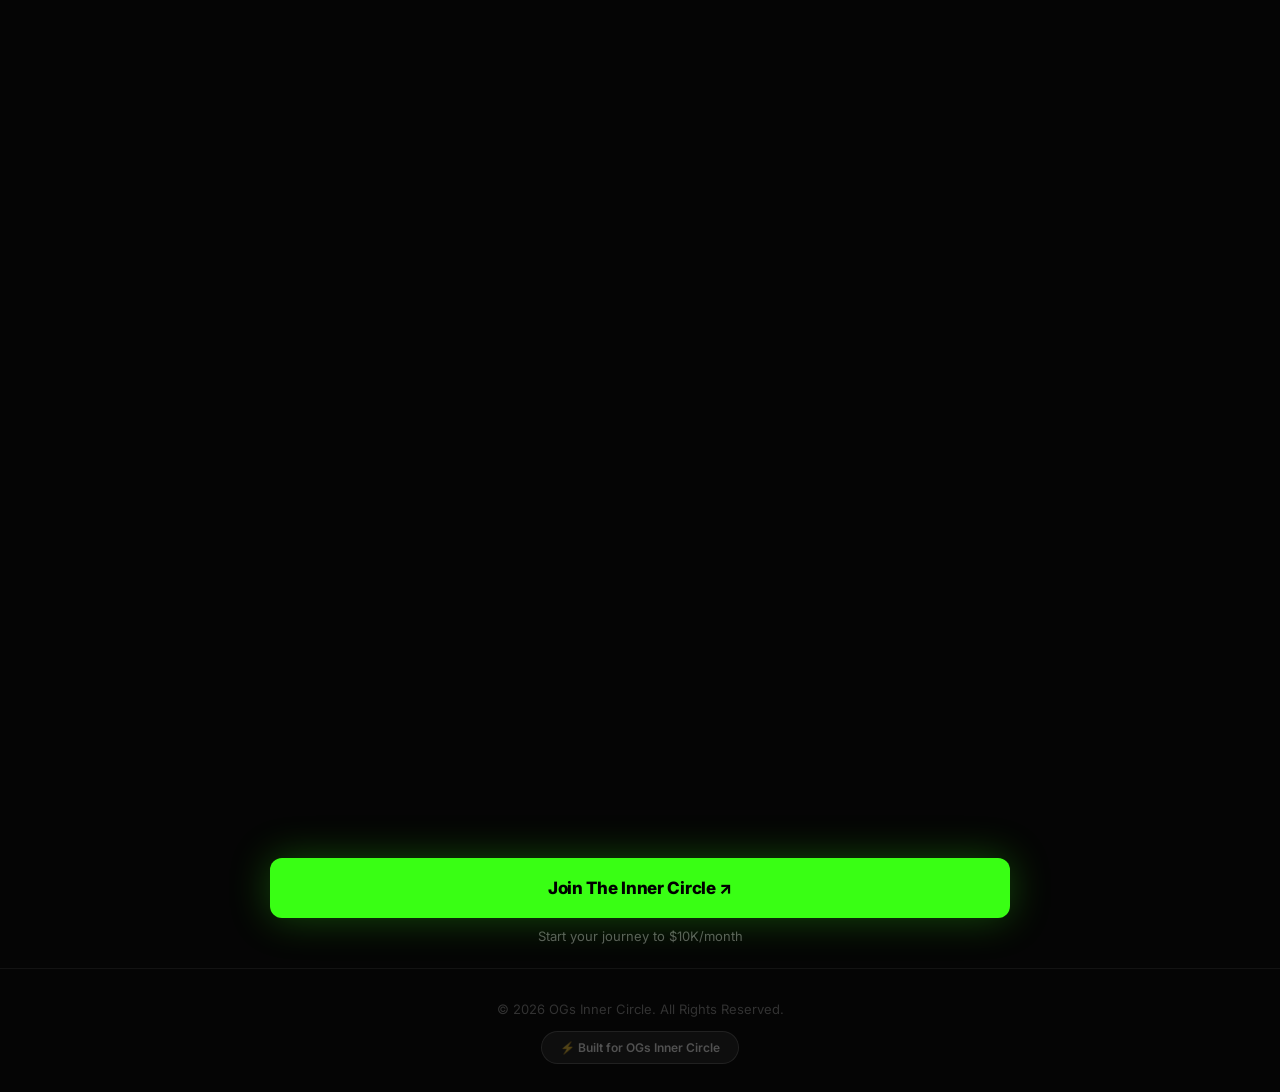
==== commit 7197055b: "feat: integrate Supabase applications and add admin dashboard" ====
--- a/index.html
+++ b/index.html
@@ -89,17 +89,6 @@
     <source src="photos/back.mp4" type="video/mp4">
   </video>
 
-  <!-- Hidden Formspree form -->
-  <form id="fs-form" action="https://formspree.io/f/mdalegvn" method="POST" style="display:none;">
-    <input type="hidden" name="experience" id="f-experience">
-    <input type="hidden" name="goal" id="f-goal">
-    <input type="hidden" name="age" id="f-age">
-    <input type="hidden" name="budget" id="f-budget">
-    <input type="email" name="email" id="f-email">
-    <input type="hidden" name="name" id="f-name">
-    <input type="hidden" name="phone" id="f-phone">
-  </form>
-
   <!-- HERO -->
   <section class="hero">
     <div class="hero-badge">
@@ -245,7 +234,7 @@
       <div class="question" id="q4">
         <div class="q-inner">
           <div class="q-badge">4</div>
-          <div class="q-title"><span class="q-arrow">→</span>Products typically cost $250-$1,000+ each. What's your
+          <div class="q-title"><span class="q-arrow">→</span>What's your
             total
             budget for getting started?</div>
           <div class="choices" id="c4">
@@ -334,6 +323,32 @@
           </div>
         </div>
         <div class="dot-row" id="d6"></div>
+      </div>
+
+      <!-- Q7: Contact Preference -->
+      <div class="question" id="q7">
+        <div class="q-inner">
+          <div class="q-badge">7</div>
+          <div class="q-title"><span class="q-arrow">→</span>How would you prefer us to contact you?</div>
+          <div class="choices" id="c7">
+            <div class="choice" data-v="email" onclick="pick('q7',this)"><span class="ck-key">A</span>Email</div>
+            <div class="choice" data-v="sms" onclick="pick('q7',this)"><span class="ck-key">B</span>SMS / Text Message</div>
+            <div class="choice" data-v="whatsapp" onclick="pick('q7',this)"><span class="ck-key">C</span>WhatsApp</div>
+          </div>
+        </div>
+        <div class="q-error" id="e7"></div>
+        <div class="q-footer">
+          <button class="btn-back" onclick="back(7)" aria-label="Go back">
+            <svg viewBox="0 0 16 16" fill="none">
+              <path d="M10 4L6 8l4 4" stroke="currentColor" stroke-width="2" stroke-linecap="round" />
+            </svg>Back
+          </button>
+          <div class="enter-ok">
+            <span class="enter-hint">Press <kbd>Enter</kbd> to submit</span>
+            <button class="btn-ok ripple-btn" onclick="submitForm()">Submit →</button>
+          </div>
+        </div>
+        <div class="dot-row" id="d7"></div>
       </div>
 
       <!-- SUCCESS -->
@@ -530,4 +545,4 @@
   <script src="main.js"></script>
 </body>
 
-</html>
+</html>
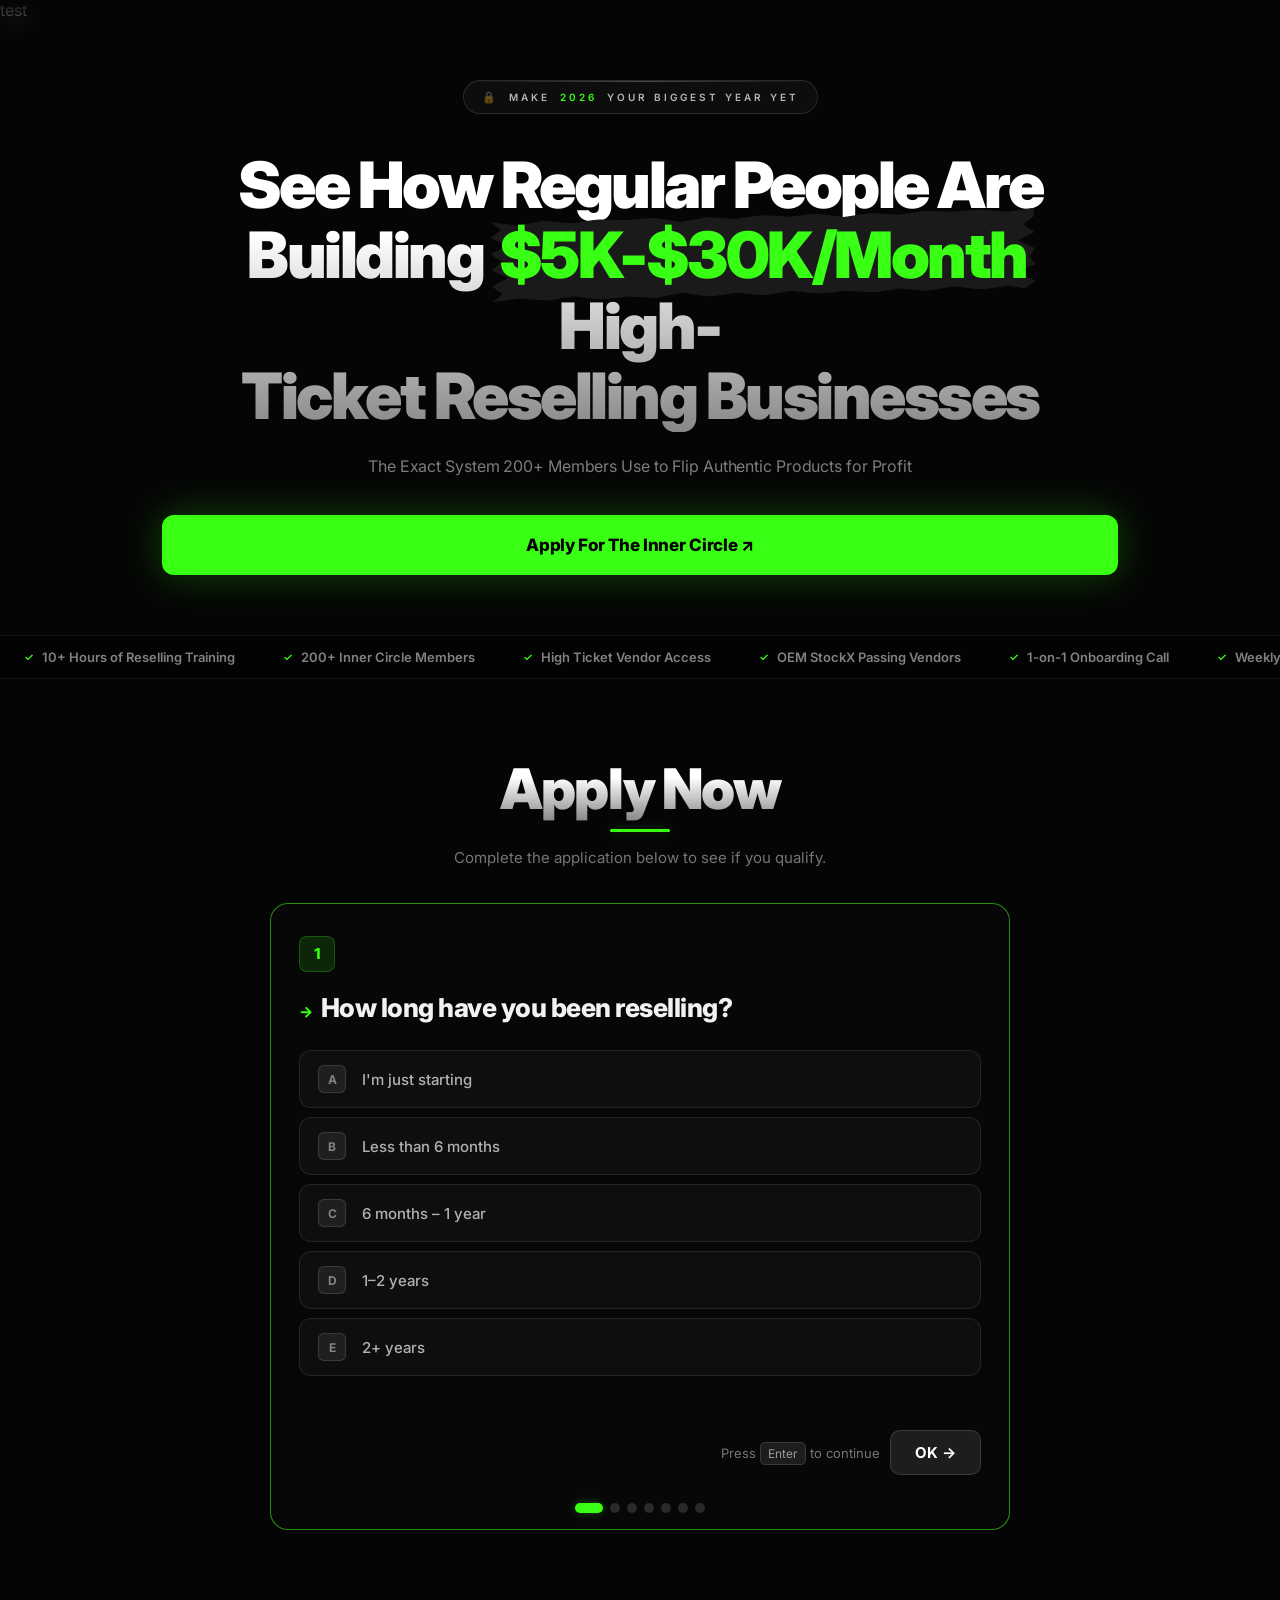
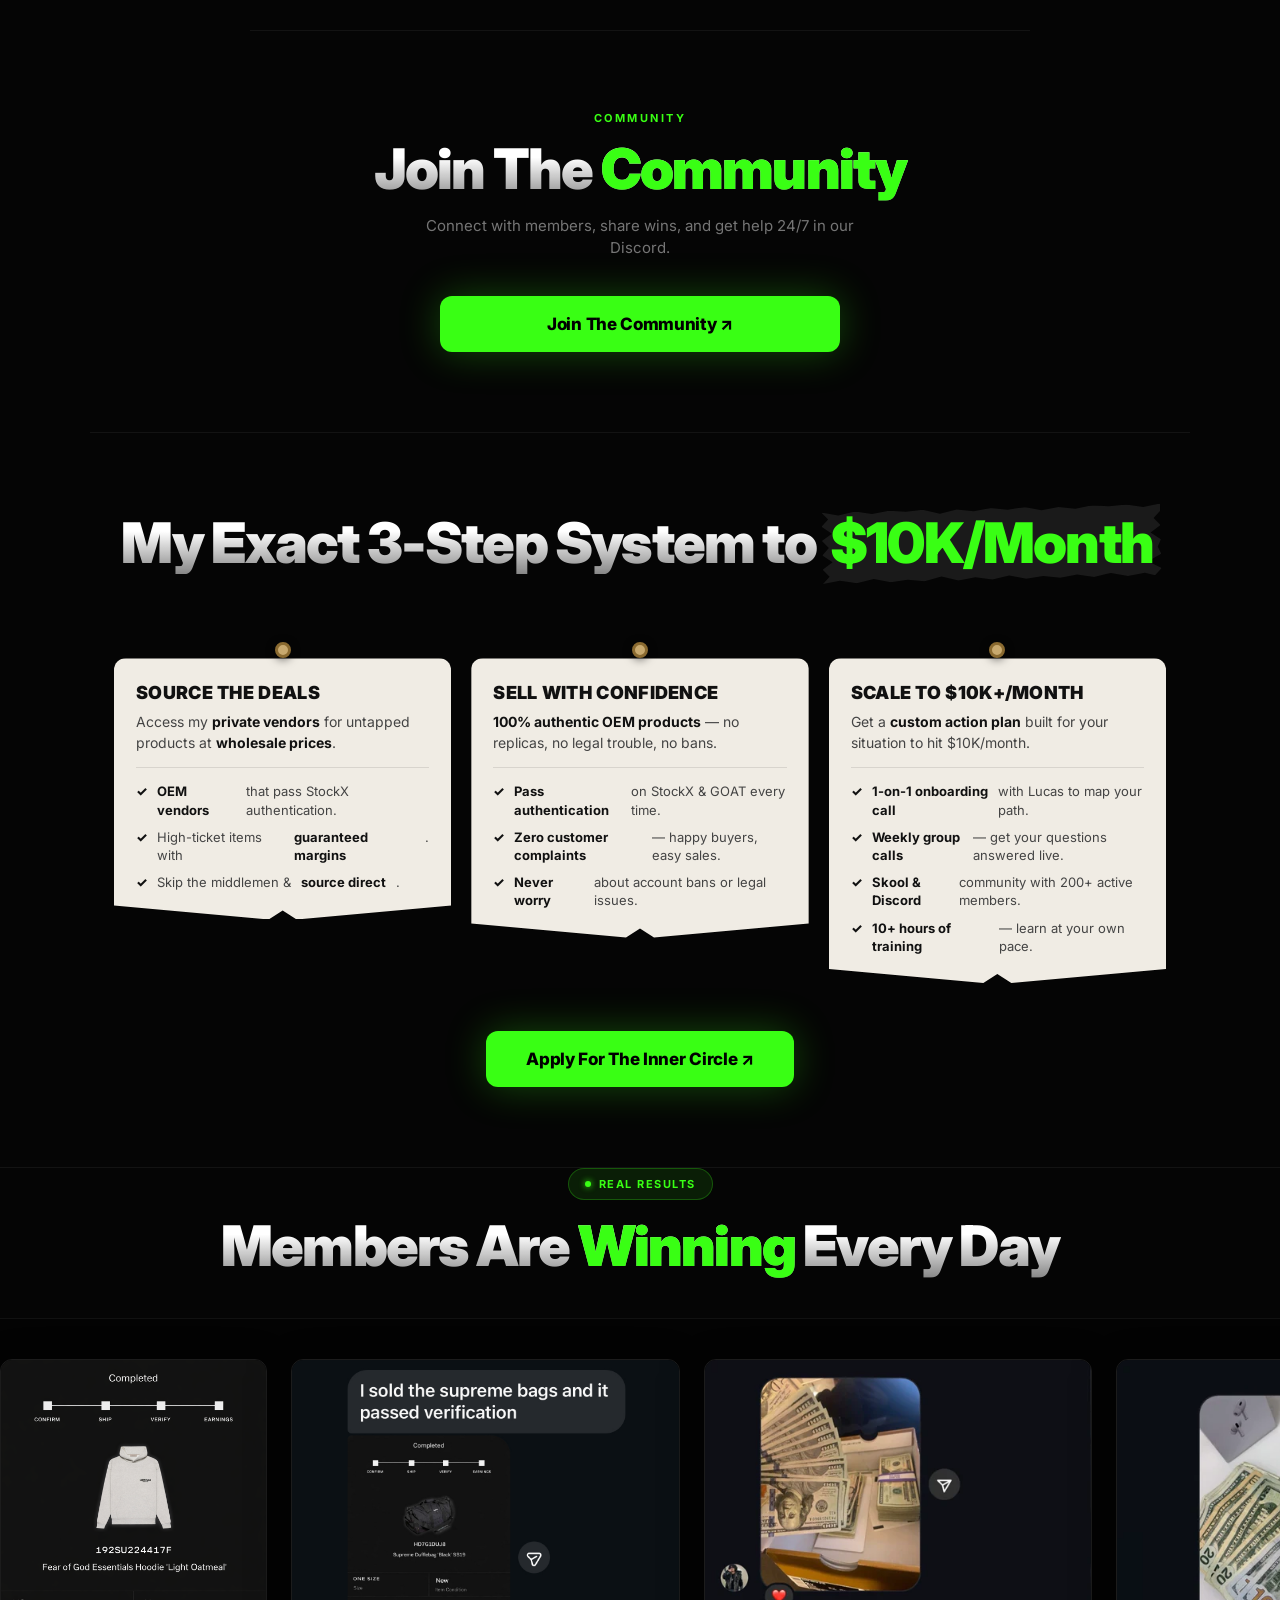
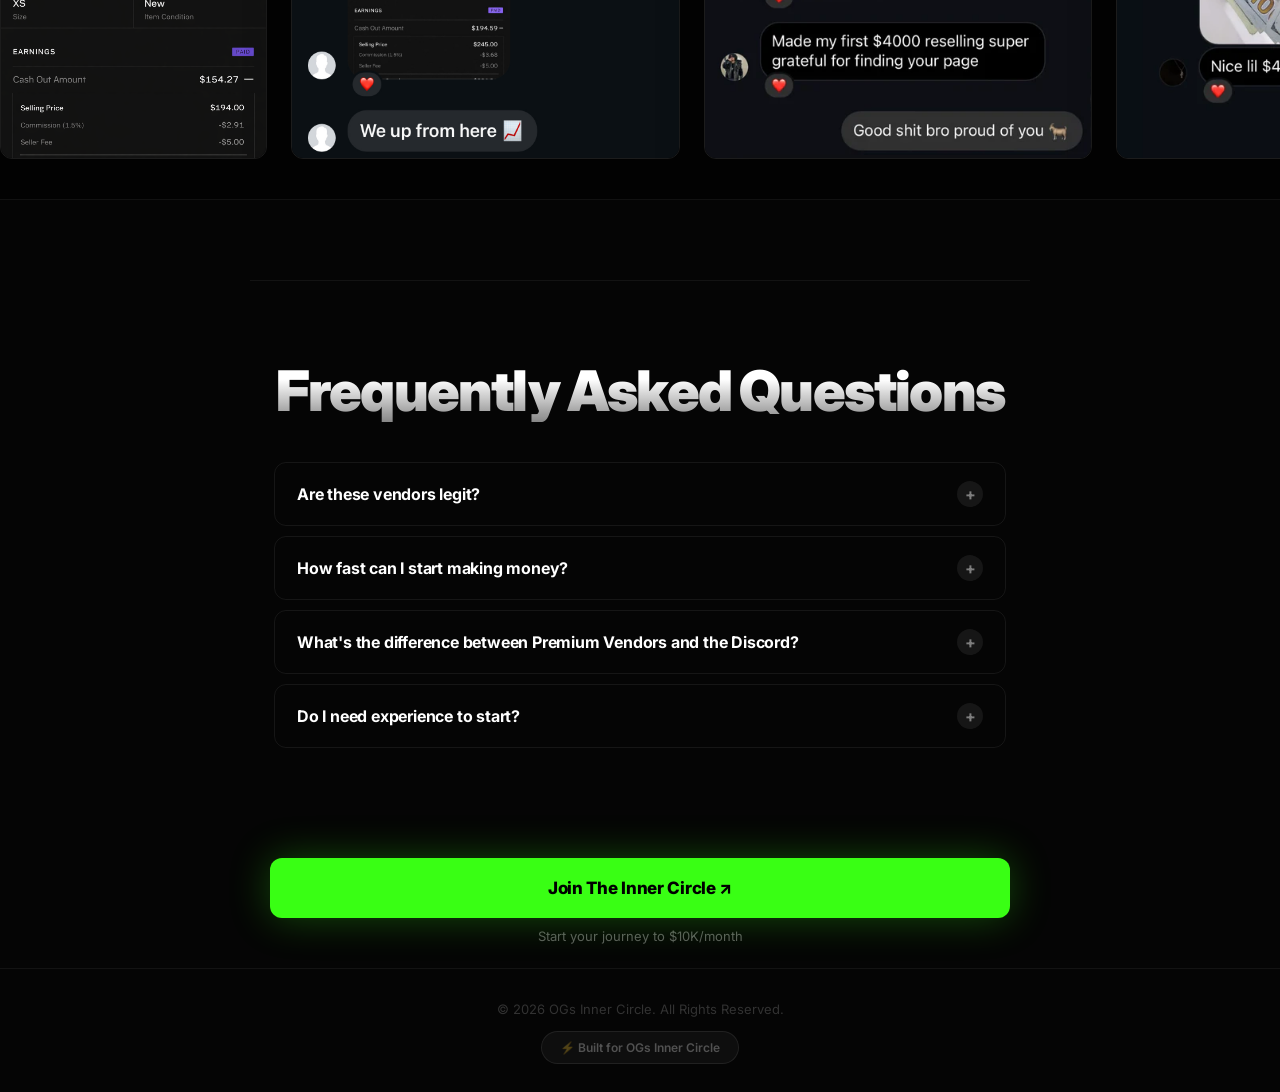
==== commit fa8d2c77: "update: label contact option B as iMessage / SMS" ====
--- a/index.html
+++ b/index.html
@@ -329,11 +329,10 @@
       <div class="question" id="q7">
         <div class="q-inner">
           <div class="q-badge">7</div>
-          <div class="q-title"><span class="q-arrow">→</span>How would you prefer us to contact you?</div>
+          <div class="q-title"><span class="q-arrow">→</span>How would you like to be contacted?</div>
           <div class="choices" id="c7">
-            <div class="choice" data-v="email" onclick="pick('q7',this)"><span class="ck-key">A</span>Email</div>
-            <div class="choice" data-v="sms" onclick="pick('q7',this)"><span class="ck-key">B</span>SMS / Text Message</div>
-            <div class="choice" data-v="whatsapp" onclick="pick('q7',this)"><span class="ck-key">C</span>WhatsApp</div>
+            <div class="choice" data-v="whatsapp" onclick="pick('q7',this)"><span class="ck-key">A</span>WhatsApp <span style="color:var(--green);font-size:12px;font-weight:700;">⚡ Fastest</span></div>
+            <div class="choice" data-v="sms" onclick="pick('q7',this)"><span class="ck-key">B</span>iMessage / SMS</div>
           </div>
         </div>
         <div class="q-error" id="e7"></div>
